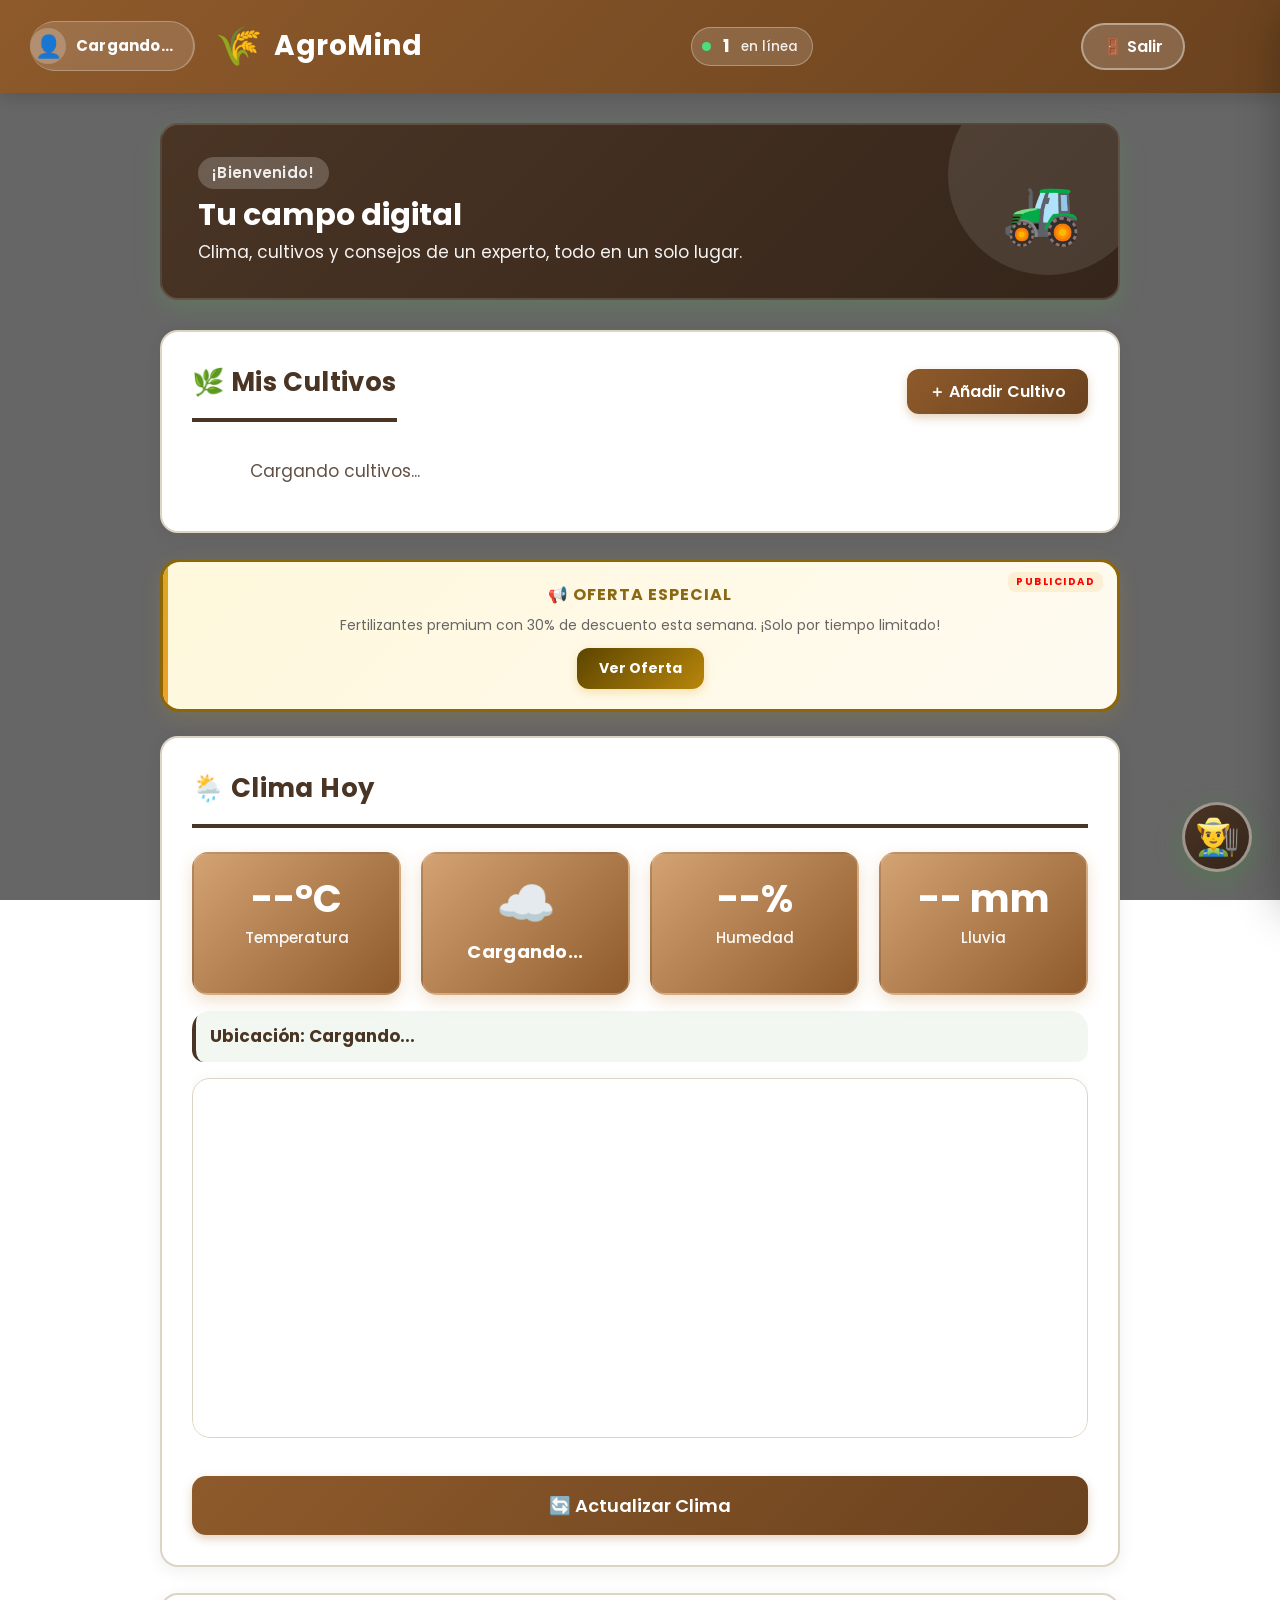
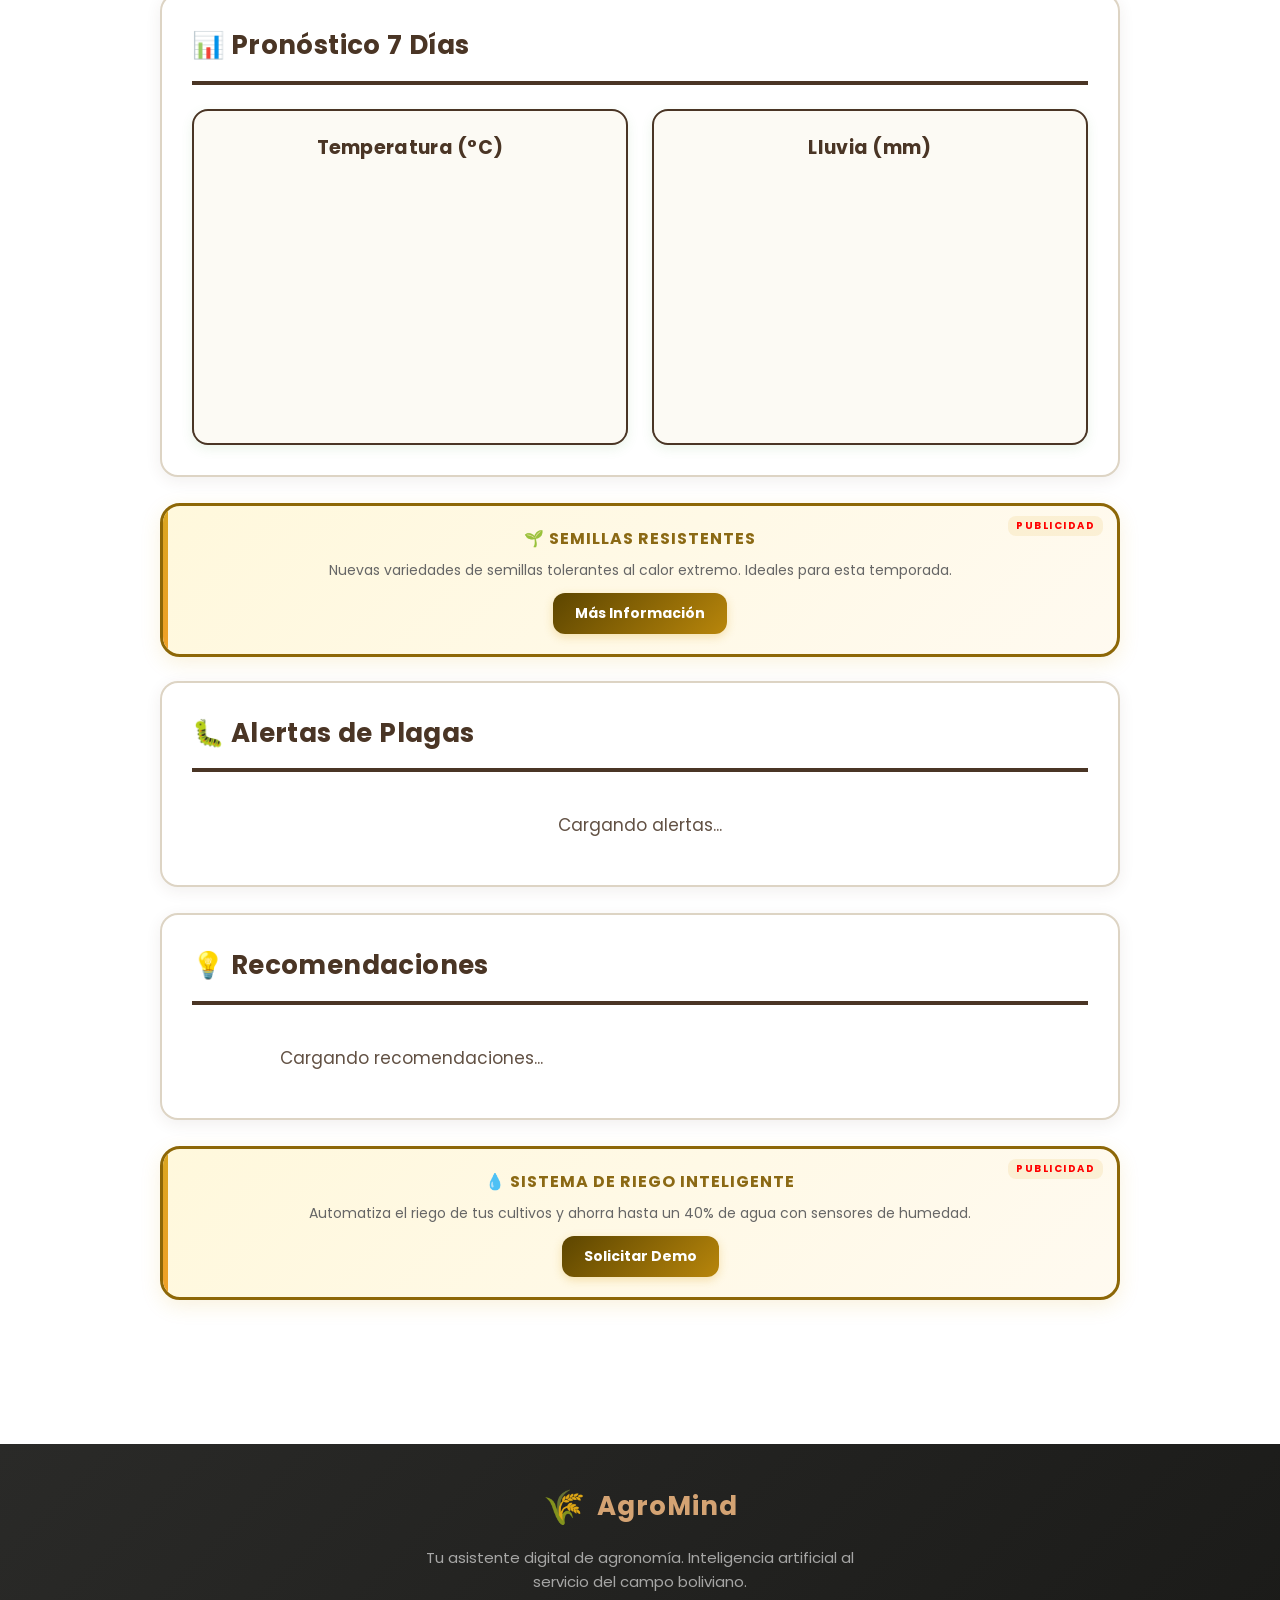
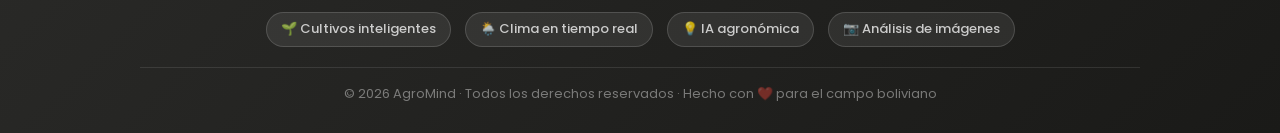
==== index.html @ 783ce712 "Rename agromind-elderly.html to index.html" ====
<!DOCTYPE html>
<html lang="es">
<head>
  <meta charset="UTF-8"/>
  <meta name="viewport" content="width=device-width, initial-scale=1.0"/>
  <title>AgroMind - Agronomía para Mayores</title>
  <link rel="preconnect" href="https://fonts.googleapis.com"/>
  <link rel="preconnect" href="https://fonts.gstatic.com" crossorigin/>
  <link href="https://fonts.googleapis.com/css2?family=Poppins:wght@400;500;600;700&display=swap" rel="stylesheet"/>
  <link href="https://fonts.googleapis.com/css2?family=Noto+Color+Emoji&display=swap" rel="stylesheet"/>
  <link rel="stylesheet" href="style-elderly.css"/>
  <link rel="stylesheet" href="https://unpkg.com/leaflet@1.9.4/dist/leaflet.css" crossorigin=""/>
  <script src="https://cdn.jsdelivr.net/npm/@supabase/supabase-js@2"></script>
  <script src="https://cdn.jsdelivr.net/npm/chart.js@4.4.0/dist/chart.umd.min.js"></script>
  <script src="https://unpkg.com/leaflet@1.9.4/dist/leaflet.js" crossorigin=""></script>
</head>
<body>

<!-- ═══════ NAVBAR ═══════ -->
<nav class="navbar" id="mainNav">
  <div class="nav-content">
    <!-- Izquierda: badge usuario primero, luego logo -->
    <div class="nav-left">
      <!-- Nombre visible en escritorio, oculto en móvil -->
      <div class="nav-user-badge nav-user-desktop" id="userBadge">
        <span class="user-badge-avatar">👤</span>
        <span class="user-badge-name" id="userName">Cargando...</span>
      </div>
      <div class="nav-logo">
        <span class="logo-icon">🌾</span>
        <span class="logo-text">AgroMind</span>
      </div>
    </div>
    <!-- Centro/Derecha: contador en línea -->
    <div class="online-counter" id="onlineCounter" title="Productores conectados ahora">
      <span class="online-dot"></span>
      <span id="onlineCount">1</span>
      <span class="online-label"> en línea</span>
    </div>
    <!-- Derecha: botón salir (solo escritorio) -->
    <div class="nav-user-desktop">
      <button type="button" class="btn-logout" onclick="logoutUser()">🚪 Salir</button>
    </div>
  </div>
</nav>

<!-- ═══════ BOTÓN HAMBURGUESA ═══════ -->
<button type="button" id="menuToggle" class="menu-toggle" aria-label="Abrir menú" onclick="toggleSideMenu()">
  <span></span><span></span><span></span>
</button>

<!-- ═══════ MENÚ LATERAL ═══════ -->
<nav id="sideMenu" class="side-menu" role="navigation" aria-label="Menú de navegación">
  <button type="button" class="menu-close" onclick="closeSideMenu()" aria-label="Cerrar menú">✕</button>

  <!-- Bloque usuario — SOLO visible en móvil -->
  <div class="side-menu-user" id="sideMenuUserBlock">
    <span class="side-menu-avatar">👤</span>
    <span class="side-menu-name" id="sideMenuUserName">Cargando...</span>
  </div>

  <div class="menu-title">Secciones</div>
  <a href="#miscultivos"     class="menu-item" onclick="scrollToSection('miscultivos');     closeSideMenu();">🌿 Mis Cultivos</a>

  <a href="#clima"          class="menu-item" onclick="scrollToSection('clima');          closeSideMenu();">🌦️ Clima</a>

  <a href="#pronostico"     class="menu-item" onclick="scrollToSection('pronostico');     closeSideMenu();">📊 Pronóstico</a>

  <a href="#alertas"        class="menu-item" onclick="scrollToSection('alertas');        closeSideMenu();">🐛 Alertas de Plagas</a>

  <a href="#recomendaciones"class="menu-item" onclick="scrollToSection('recomendaciones');closeSideMenu();">💡 Recomendaciones</a>

  <!-- Botón cerrar sesión — SOLO visible en móvil -->
  <div class="side-menu-footer" id="sideMenuFooter">
    <div class="side-menu-online">
      <span class="online-dot"></span>
      <span id="onlineCountMobile">1</span> productores en línea
    </div>
    <button type="button" class="side-menu-logout" onclick="logoutUser()">🚪 Cerrar Sesión</button>
  </div>
</nav>

<div id="menuOverlay" class="menu-overlay" onclick="closeSideMenu()"></div>

<!-- ═══════ BANNER FLOTANTE IA ═══════ -->
<div id="aiRecommendationBanner" class="ai-recommendation-banner" role="alert" aria-live="polite">
  <div class="recommendation-content">
    <span class="recommendation-icon">💬</span>
    <div class="recommendation-text">
      <div class="recommendation-title">Sugerencia de IA</div>
      <div id="recommendationMessage" class="recommendation-message">Cargando recomendación...</div>
    </div>
    <button type="button" class="recommendation-close" onclick="closeAiRecommendation()" aria-label="Cerrar">✕</button>
  </div>
</div>

<!-- ═══════ CONTENIDO PRINCIPAL ═══════ -->
<main class="main-container" id="mainContent">

  <!-- BANNER BIENVENIDA con nombre personalizado -->
  <section class="hero-banner">
    <div class="hero-text">
      <p class="hero-welcome" id="heroWelcome">¡Bienvenido!</p>
      <h1 class="hero-title">Tu campo digital</h1>
      <p class="hero-sub">Clima, cultivos y consejos de un experto, todo en un solo lugar.</p>
    </div>
    <div class="hero-emoji">🚜</div>
  </section>

  <!-- MIS CULTIVOS -->
  <section id="miscultivos" class="section crops-section" aria-label="Mis cultivos">
    <div class="section-header-row">
      <h2 class="section-title">🌿 Mis Cultivos</h2>
      <button type="button" class="btn-primary btn-add-crop" onclick="showAddCropForm()">＋ Añadir Cultivo</button>
    </div>
    <div class="crops-container" id="cropsContainer">
      <p class="loading-text">Cargando cultivos...</p>
    </div>
  </section>

  <!-- ANUNCIO 1 — visible en desktop, oculto en mobile -->
  <div class="ad-container" id="ad1">
    <div class="ad-label">Publicidad</div>
    <div class="ad-title">📢 Oferta Especial</div>
    <div class="ad-content">Fertilizantes premium con 30% de descuento esta semana. ¡Solo por tiempo limitado!</div>
    <button class="ad-button">Ver Oferta</button>
  </div>

  <!-- 1: CLIMA -->
  <section id="clima" class="section weather-section" aria-label="Clima actual">
    <h2 class="section-title">🌦️ Clima Hoy</h2>
    <div class="weather-grid">
      <div class="weather-box">
        <div class="temp-display" id="tempDisplay">--°C</div>
        <div class="temp-label">Temperatura</div>
      </div>
      <div class="weather-box">
        <div class="weather-icon" id="weatherIcon">☁️</div>
        <div class="weather-desc" id="weatherDesc">Cargando...</div>
      </div>
      <div class="weather-box">
        <div class="temp-display" id="humidityDisplay">--%</div>
        <div class="temp-label">Humedad</div>
      </div>
      <div class="weather-box">
        <div class="temp-display" id="rainDisplay">-- mm</div>
        <div class="temp-label">Lluvia</div>
      </div>
    </div>
    <div class="weather-map">
      <div class="location-info" id="locationInfo">Ubicación: Cargando...</div>
      <div id="map" aria-label="Mapa de la ubicación del clima actual"></div>
    </div>
    <button type="button" class="btn-primary btn-large" onclick="refreshWeather()">🔄 Actualizar Clima</button>
  </section>



  <!-- 3: PRONÓSTICO -->
  <section id="pronostico" class="section charts-section" aria-label="Pronóstico semanal">
    <h2 class="section-title">📊 Pronóstico 7 Días</h2>
    <div class="charts-grid">
      <div class="chart-box">
        <h3>Temperatura (°C)</h3>
        <div class="canvas-wrapper"><canvas id="chartTemp" role="img"></canvas></div>
      </div>
      <div class="chart-box">
        <h3>Lluvia (mm)</h3>
        <div class="canvas-wrapper"><canvas id="chartRain" role="img"></canvas></div>
      </div>
    </div>
  </section>

  <!-- ANUNCIO 2 — visible en desktop, oculto en mobile -->
  <div class="ad-container" id="ad2">
    <div class="ad-label">Publicidad</div>
    <div class="ad-title">🌱 Semillas Resistentes</div>
    <div class="ad-content">Nuevas variedades de semillas tolerantes al calor extremo. Ideales para esta temporada.</div>
    <button class="ad-button">Más Información</button>
  </div>

  <!-- 4: ALERTAS DE PLAGAS -->
  <section id="alertas" class="section alerts-section" aria-label="Alertas de plagas">
    <h2 class="section-title">🐛 Alertas de Plagas</h2>
    <div class="alerts-container" id="alertsContainer">
      <p class="loading-text">Cargando alertas...</p>
    </div>
  </section>

  <!-- 5: RECOMENDACIONES -->
  <section id="recomendaciones" class="section recommendations-section" aria-label="Recomendaciones">
    <h2 class="section-title">💡 Recomendaciones</h2>
    <div class="recommendations-container" id="recommendationsContainer">
      <p class="loading-text">Cargando recomendaciones...</p>
    </div>
  </section>

  <!-- ANUNCIO 3 — visible en desktop, oculto en mobile -->
  <div class="ad-container" id="ad3">
    <div class="ad-label">Publicidad</div>
    <div class="ad-title">💧 Sistema de Riego Inteligente</div>
    <div class="ad-content">Automatiza el riego de tus cultivos y ahorra hasta un 40% de agua con sensores de humedad.</div>
    <button class="ad-button">Solicitar Demo</button>
  </div>

</main>

<!-- ═══════ ANUNCIOS MOBILE — Solo visibles en celular, al final ═══════ -->
<section class="ads-mobile-section" aria-label="Publicidad">
  <div class="ads-mobile-header">
    <span class="ads-mobile-icon">💼</span>
    <span>Promociones para tu campo</span>
  </div>
  <div class="ads-mobile-grid">
    <div class="ad-mobile-card">
      <div class="ad-mobile-badge">Oferta</div>
      <div class="ad-mobile-emoji">📢</div>
      <div class="ad-mobile-title">Fertilizantes Premium</div>
      <div class="ad-mobile-desc">30% de descuento en toda la línea de fertilizantes orgánicos esta semana</div>
      <button class="ad-mobile-btn">Ver Oferta</button>
    </div>
    <div class="ad-mobile-card">
      <div class="ad-mobile-badge">Nuevo</div>
      <div class="ad-mobile-emoji">🌱</div>
      <div class="ad-mobile-title">Semillas Resistentes</div>
      <div class="ad-mobile-desc">Variedades de semillas tolerantes al calor extremo para esta temporada</div>
      <button class="ad-mobile-btn">Más Info</button>
    </div>
    <div class="ad-mobile-card">
      <div class="ad-mobile-badge">Tecnología</div>
      <div class="ad-mobile-emoji">💧</div>
      <div class="ad-mobile-title">Riego Inteligente</div>
      <div class="ad-mobile-desc">Automatiza el riego y ahorra hasta 40% de agua con sensores de humedad</div>
      <button class="ad-mobile-btn">Solicitar Demo</button>
    </div>
  </div>
</section>

<!-- ═══════ FOOTER ═══════ -->
<footer class="app-footer">
  <div class="footer-content">
    <div class="footer-brand">
      <span class="footer-logo">🌾</span>
      <span class="footer-name">AgroMind</span>
    </div>
    <p class="footer-desc">Tu asistente digital de agronomía. Inteligencia artificial al servicio del campo boliviano.</p>
    <div class="footer-links">
      <span>🌱 Cultivos inteligentes</span>
      <span>🌦️ Clima en tiempo real</span>
      <span>💡 IA agronómica</span>
      <span>📷 Análisis de imágenes</span>
    </div>
    <p class="footer-copy">© 2026 AgroMind · Todos los derechos reservados · Hecho con ❤️ para el campo boliviano</p>
  </div>
</footer>

<!-- ═══════ ASISTENTE IA FLOTANTE ═══════ -->
<div id="assistantBubble" class="assistant-bubble">
  <span class="bubble-emoji">👨‍🌾</span>
  <span>¿Tienes dudas? ¡Pregúntame!</span>
  <button type="button" class="bubble-close" onclick="hideAssistantBubble(event)">✕</button>
</div>

<button type="button" id="assistantFab" class="assistant-fab" onclick="toggleAssistant()" aria-label="Abrir asistente agronómico">
  <span class="fab-emoji">👨‍🌾</span>
  <span class="fab-ring"></span>
</button>

<div id="assistantOverlay" class="assistant-overlay" onclick="toggleAssistant()"></div>
<div id="assistantPanel" class="assistant-panel" role="dialog" aria-modal="true" aria-label="Asistente agronómico">
  <div class="assistant-header">
    <div class="assistant-header-title">
      <span class="assistant-avatar">👨‍🌾</span>
      <div>
        <div class="assistant-name">Asistente Agrónomo</div>
        <div class="assistant-status">● En línea · Experto en agricultura</div>
      </div>
    </div>
    <button type="button" class="assistant-close" onclick="toggleAssistant()" aria-label="Cerrar">✕</button>
  </div>

  <div class="messages-box" id="messagesBox" role="log" aria-live="polite">
    <div class="msg-bot">¡Hola! Soy tu asistente agrónomo. Pregúntame sobre tus cultivos, plagas, riego, o envíame una foto de tu planta para que la analice. 🌱📷</div>
  </div>

  <!-- Chips de preguntas rápidas — scroll horizontal con flechas -->
  <div class="assistant-quick-wrapper">
    <button type="button" class="quick-nav-btn quick-nav-left" id="quickNavLeft" onclick="scrollQuickChips(-1)" aria-label="Anterior">&#8249;</button>
    <div class="assistant-quick" id="assistantQuick">
      <button type="button" class="quick-chip" onclick="quickAsk('¿Qué debo hacer hoy con mis cultivos según el clima?')">☀️ Consejo del día</button>
      <button type="button" class="quick-chip" onclick="quickAsk('¿Cómo controlo las plagas en esta temporada?')">🐛 Plagas</button>
      <button type="button" class="quick-chip" onclick="quickAsk('¿Cuándo y cómo debo regar mis cultivos?')">💧 Riego</button>
      <button type="button" class="quick-chip" onclick="quickAsk('¿Qué fertilizante debo usar para mis cultivos?')">🌿 Fertilizantes</button>
      <button type="button" class="quick-chip" onclick="quickAsk('¿Cuándo es el mejor momento para cosechar?')">🌾 Cosecha</button>
      <button type="button" class="quick-chip" onclick="quickAsk('¿Cómo preparo el suelo para la próxima siembra?')">🪱 Preparar suelo</button>
      <button type="button" class="quick-chip" onclick="quickAsk('¿Hay enfermedades fúngicas que deba prevenir con esta humedad?')">🍄 Hongos</button>
      <button type="button" class="quick-chip" onclick="quickAsk('¿Qué semillas son mejores para esta época del año?')">🌱 Semillas</button>
      <button type="button" class="quick-chip" onclick="quickAsk('¿Cómo protejo mis cultivos del calor extremo?')">🌡️ Calor extremo</button>
    </div>
    <button type="button" class="quick-nav-btn quick-nav-right" id="quickNavRight" onclick="scrollQuickChips(1)" aria-label="Siguiente">&#8250;</button>
  </div>

  <!-- Previsualización imagen adjunta -->
  <div id="imagePreviewArea" class="image-preview-area" style="display:none;">
    <img id="imagePreview" src="" alt="Imagen adjunta" class="image-preview-thumb"/>
    <span id="imagePreviewName" class="image-preview-name"></span>
    <button type="button" class="image-preview-remove" onclick="removeAttachedImage()" aria-label="Quitar imagen">✕</button>
  </div>

  <div class="input-area">
    <!-- Input oculto: en móvil abre cámara, en escritorio el explorador de archivos -->
    <input type="file" id="imageInput" accept="image/*" capture="environment" style="display:none" onchange="handleImageSelected(event)"/>
    <button type="button" class="btn-camera" onclick="document.getElementById('imageInput').click()" title="Adjuntar foto o imagen">📷</button>
    <input type="text" id="chatInput" placeholder="Escribe tu pregunta..." class="input-text"
      autocomplete="off" onkeydown="if(event.key==='Enter') sendChatMessage()" maxlength="500"/>
    <button type="button" class="btn-send" onclick="sendChatMessage()" aria-label="Enviar">➤</button>
  </div>
</div>

<!-- ═══════ MODAL: AGREGAR / EDITAR CULTIVO ═══════ -->
<div id="modalAddCrop" class="modal" role="dialog" aria-modal="true" aria-labelledby="modalCropTitle"
     onclick="if(event.target===this) closeModal('modalAddCrop')">
  <div class="modal-content modal-crop-content">
    <h2 id="modalCropTitle">🌱 Agregar Nuevo Cultivo</h2>
    <input type="hidden" id="cropEditId" value=""/>
    <div id="cropForm">

      <label for="cropType">Tipo de cultivo:</label>
      <select id="cropType" class="input-field">
        <option value="">— Seleccionar cultivo —</option>
        <optgroup label="🌾 Granos y Cereales">
          <option value="soya">🌱 Soya</option>
          <option value="maiz">🌽 Maíz</option>
          <option value="arroz">🍚 Arroz</option>
          <option value="trigo">🌾 Trigo</option>
          <option value="quinua">⭐ Quinua</option>
          <option value="cañahua">🌾 Cañahua</option>
          <option value="amaranto">🌸 Amaranto</option>
          <option value="cebada">🌾 Cebada</option>
          <option value="sorgo">🌾 Sorgo</option>
        </optgroup>
        <optgroup label="🌿 Legumbres y Semillas">
          <option value="frijol">🫘 Frijol</option>
          <option value="mani">🥜 Maní</option>
          <option value="garbanzo">🫘 Garbanzo</option>
          <option value="arveja">🟢 Arveja</option>
          <option value="haba">🫘 Haba</option>
          <option value="girasol">🌻 Girasol</option>
          <option value="algodón">🌨️ Algodón</option>
        </optgroup>
        <optgroup label="🥔 Tubérculos y Raíces">
          <option value="papa">🥔 Papa</option>
          <option value="yuca">🟡 Yuca</option>
          <option value="camote">🍠 Camote</option>
          <option value="oca">🟠 Oca</option>
          <option value="remolacha">🟣 Remolacha</option>
          <option value="zanahoria">🥕 Zanahoria</option>
        </optgroup>
        <optgroup label="🍅 Hortalizas">
          <option value="tomate">🍅 Tomate</option>
          <option value="cebolla">🧅 Cebolla</option>
          <option value="ajo">🧄 Ajo</option>
          <option value="pepino">🥒 Pepino</option>
          <option value="zapallo">🎃 Zapallo</option>
          <option value="lechuga">🥬 Lechuga</option>
          <option value="espinaca">🥬 Espinaca</option>
          <option value="locoto">🌶️ Locoto / Pimiento</option>
          <option value="repollo">🥦 Repollo</option>
          <option value="brocoli">🥦 Brócoli</option>
        </optgroup>
        <optgroup label="🍌 Frutas y Tropicales">
          <option value="platano">🍌 Plátano / Banana</option>
          <option value="mango">🥭 Mango</option>
          <option value="naranja">🍊 Naranja</option>
          <option value="limon">🍋 Limón</option>
          <option value="palta">🥑 Palta / Aguacate</option>
          <option value="cacao">🍫 Cacao</option>
          <option value="cafe">☕ Café</option>
          <option value="piña">🍍 Piña</option>
          <option value="maracuya">🟡 Maracuyá</option>
          <option value="caña">🎋 Caña de Azúcar</option>
        </optgroup>
      </select>

      <label for="cropArea">Área en hectáreas:</label>
      <input type="number" id="cropArea" class="input-field" placeholder="Ej: 5.5" step="0.1" min="0.1" max="99999"/>

      <label for="cropDate">Fecha de siembra:</label>
      <input type="date" id="cropDate" class="input-field"/>

      <label for="cropVariety">Variedad / Nombre comercial: <span class="label-optional">(opcional)</span></label>
      <input type="text" id="cropVariety" class="input-field" placeholder="Ej: Papa Waych'a, Maíz DK-7088..."/>

      <label for="cropDetails">Detalles de la planta: <span class="label-optional">(opcional)</span></label>
      <textarea id="cropDetails" class="input-field input-textarea"
        placeholder="Ej: Profundidad de siembra 8 cm, distancia entre plantas 30 cm, suelo arcilloso, aplicación de NPK 15-15-15 al inicio..."></textarea>

      <p id="cropFormError" class="form-error"></p>

      <div class="modal-buttons">
        <button type="button" class="btn-primary btn-large" onclick="saveCrop()">💾 Guardar Cultivo</button>
        <button type="button" class="btn-secondary btn-large" onclick="closeModal('modalAddCrop')">Cancelar</button>
      </div>
    </div>
  </div>
</div>

<script src="supabase.js"></script>
<script src="elderly.js"></script>
</body>
</html>
---- style-elderly.css ----
/* ═══════════════════════════════════════════════════════
   AGROMIND · ESTILO ACCESIBLE PARA PERSONAS MAYORES
   Rediseño completo + asistente IA flotante
   ═══════════════════════════════════════════════════════ */

* { margin: 0; padding: 0; box-sizing: border-box; }
html {
  scroll-behavior: smooth;
  scroll-padding-top: 100px; /* Offset para que las anclas no queden tapadas por el navbar pegajoso */
}

:root {
/* ☕ COLORES PRINCIPALES (Estilo Café Moderno / Caramelo) */
  --primary: #8E5A2B;         /* Café caramelo tostado (Para botones y enlaces principales) */
  --primary-dark: #6A421E;    /* Café espresso oscuro (Para el efecto hover de los botones) */
  --secondary: #4A3525;       /* Café profundo elegante (Para barras de navegación y títulos fuertes) */
  --secondary-dark: #35251A;  /* Café grano oscuro */
  --accent: #D4A373;          /* Café con leche claro / Arena (Para detalles y decoraciones) */

  /* 🌿 ESTADOS FUNCIONALES (Adaptados para combinar con la paleta café) */
  --success: #3B6B4C;         /* Verde oliva/hoja natural (Significa éxito y cultivos sanos) */
  --warning: #D97706;         /* Naranja tostado / Ámbar (Para alertas moderadas) */
  --danger: #991B1B;          /* Rojo terracota / Ladrillo oscuro (Para alertas críticas o peligro) */

  /* 🍦 FONDOS Y SUPERFICIES (Tonos crema suaves que descansan la vista) */
  --bg: #F4EFE6;              /* Fondo general beige claro */
  --bg-grad-1: #F9F6F0;       /* Degradado superior (crema suave) */
  --bg-grad-2: #EAE2D5;       /* Degradado inferior (arena suave) */
  --card-bg: #FFFFFF;         /* Fondo de tarjetas (Blanco puro para un contraste perfecto) */

  /* 📖 TIPOGRAFÍA (Evitamos el negro puro para dar más calidez) */
  --text-dark: #261A12;       /* Café espresso casi negro (Máxima legibilidad para adultos mayores) */
  --text-light: #615043;      /* Café medio (Para textos secundarios o descripciones cortas) */
  --border: #DDD4C4;          /* Líneas divisorias en tono arena sutil */

  /* ☁️ EFECTOS Y BORDES */
  --shadow: 0 4px 16px rgba(74, 53, 37, 0.08);     /* Sombra suave con tinte marrón */
  --shadow-lg: 0 10px 30px rgba(74, 53, 37, 0.14); /* Sombra grande con tinte marrón */
  --radius: 18px;
}

body {
  font-family: 'Poppins', sans-serif;
  background: linear-gradient(160deg, var(--bg-grad-1) 0%, var(--bg-grad-2) 100%);
  background-attachment: fixed;
  color: var(--text-dark);
  font-size: 18px;
  line-height: 1.6;
  min-height: 100vh;
  /* 1. LA MAGIA: Capa oscura + Tu imagen */
    /* Cambia 'nombre-de-tu-imagen.jpg' por el nombre real de tu archivo */
    background-image: linear-gradient(rgba(0, 0, 0, 0.6), rgba(0, 0, 0, 0.6)), url('imagen/FONDO.JPG');
    
    /* 2. Ajustes para que se vea perfecta en toda la pantalla */
    background-size: cover;          /* Hace que la imagen cubra toda la pantalla sin dejar huecos */
    background-position: center;     /* Centra la imagen */
    background-attachment: fixed;    /* Hace que el fondo se quede quieto cuando el usuario baja por la página */
    background-repeat: no-repeat;    /* Evita que la imagen se repita como un mosaico */

    /* (Mantén aquí cualquier otro estilo que ya tuvieras en tu body, como color de texto o tipo de letra) */
    font-family: 'Poppins', sans-serif;
    color: #ffffff;
}

/* ═══════════════════════════════════════════════════════
   NAVEGACIÓN
   ═══════════════════════════════════════════════════════ */

.navbar {
  background: linear-gradient(135deg, var(--primary) 0%, var(--primary-dark) 100%);
  padding: 16px 95px 16px 30px; /* Espacio a la derecha para no chocar con el botón hamburguesa */
  box-shadow: 0 4px 16px rgba(0, 0, 0, 0.15);
  position: sticky;
  top: 0;
  z-index: 100;
}

/* Menú hamburguesa */
.menu-toggle {
  position: fixed;
  top: 18px;
  right: 18px;
  width: 46px;
  height: 40px;
  background: transparent;
  border: none;
  display: flex;
  flex-direction: column;
  justify-content: space-between;
  padding: 6px;
  z-index: 1100;
  cursor: pointer;
  transition: opacity 0.2s;
}
.menu-toggle span {
  display: block;
  height: 4px;
  background: white;
  border-radius: 4px;
}
/* Ocultar las 3 líneas cuando el menú está abierto para no tapar la X */
.side-menu.open ~ #menuToggle,
body.menu-open #menuToggle {
  opacity: 0;
  pointer-events: none;
}

.side-menu {
  position: fixed;
  top: 0;
  right: 0;
  width: 280px;
  height: 100vh;
  background: var(--card-bg);
  box-shadow: 0 12px 40px rgba(0,0,0,0.25);
  padding: 22px;
  z-index: 1099;
  transform: translateX(100%);
}
.side-menu.open { transform: translateX(0); }
.side-menu .menu-close {
  position: absolute;
  top: 16px;
  right: 16px;
  background: rgba(90,70,40,0.08);
  border: none;
  font-size: 20px;
  cursor: pointer;
  width: 36px;
  height: 36px;
  border-radius: 50%;
  display: flex;
  align-items: center;
  justify-content: center;
  color: var(--text-dark);
  transition: background 0.18s;
  float: none;
}
.side-menu .menu-close:hover { background: rgba(224,90,74,0.15); color: var(--danger); }
.side-menu .menu-title { font-size: 20px; font-weight: 700; color: var(--text-dark); margin: 52px 0 18px; }
.side-menu .menu-item { display: block; padding: 12px 10px; color: var(--text-dark); text-decoration: none; border-radius: 10px; margin-bottom: 6px; }
.side-menu .menu-item:hover { background: rgba(91,168,81,0.06); color: var(--secondary-dark); }

.menu-overlay {
  position: fixed; inset: 0; background: rgba(20,20,20,0.35); z-index: 1098; display: none;
}
.menu-overlay.open { display: block; }

.ai-recommendation-banner {
  position: fixed;
  top: 80px;
  left: 50%;
  transform: translateX(-50%);
  background: #fffefc;
  border: 2px solid rgba(91,168,81,0.12);
  box-shadow: 0 8px 28px rgba(0,0,0,0.12);
  border-radius: 12px;
  padding: 12px 16px;
  z-index: 1200;
  display: none;
  min-width: 340px;
}
.ai-recommendation-banner .recommendation-content { display: flex; align-items: center; gap: 12px; }
.recommendation-title { font-weight: 700; color: var(--secondary); }
.recommendation-message { color: var(--text-dark); font-size: 15px; }
.recommendation-close { margin-left: auto; background: transparent; border: none; cursor: pointer; font-size: 18px; }

.nav-content {
  width: 100%;
  display: flex;
  justify-content: space-between;
  align-items: center;
  gap: 16px;
}

/* Grupo izquierdo: logo + badge usuario */
.nav-left {
  display: flex;
  align-items: center;
  gap: 20px;
}

.nav-logo {
  display: flex;
  align-items: center;
  gap: 12px;
  font-size: 28px;
  font-weight: 700;
  color: white;
}

.logo-icon { font-size: 38px; }
.logo-text { letter-spacing: 0.5px; }

/* Separador visual entre badge y logo */
.nav-left .nav-user-badge {
  border-right: 2px solid rgba(255,255,255,0.25);
  padding-right: 20px;
  border-left: none;
  padding-left: 0;
}

/* Badge del usuario */
.nav-user-badge {
  display: flex;
  align-items: center;
  gap: 10px;
  background: rgba(255,255,255,0.14);
  border: 1.5px solid rgba(255,255,255,0.28);
  border-radius: 40px;
  padding: 6px 16px 6px 8px;
  backdrop-filter: blur(4px);
}
.user-badge-avatar {
  font-size: 22px;
  background: rgba(255,255,255,0.22);
  border-radius: 50%;
  width: 36px;
  height: 36px;
  display: flex;
  align-items: center;
  justify-content: center;
  flex-shrink: 0;
}
.user-badge-info {
  display: flex;
  flex-direction: column;
  line-height: 1.2;
}
.user-badge-name {
  font-size: 15px;
  font-weight: 700;
  color: white;
  letter-spacing: 0.2px;
}
.user-badge-status {
  font-size: 11px;
  color: #a8ffae;
  font-weight: 500;
  letter-spacing: 0.3px;
}

/* Legado — mantener por si algo lo referencia */
.nav-user {
  display: flex;
  align-items: center;
  gap: 20px;
}
.user-name {
  font-size: 17px;
  color: white;
  font-weight: 600;
}


/* ═══════════════════════════════════════════════════════
   BOTONES
   ═══════════════════════════════════════════════════════ */

.btn-primary {
  background: linear-gradient(135deg, var(--primary) 0%, var(--primary-dark) 100%);
  color: white;
  border: none;
  padding: 13px 26px;
  font-size: 17px;
  font-weight: 600;
  font-family: 'Poppins', sans-serif;
  border-radius: 14px;
  cursor: pointer;
  box-shadow: 0 4px 10px rgba(168, 110, 44, 0.3);
}

.btn-primary:hover {
  filter: brightness(1.12);
  box-shadow: 0 6px 16px rgba(168, 110, 44, 0.4);
}
.btn-primary:active {
  filter: brightness(0.98);
}

.btn-secondary {
  background: linear-gradient(135deg, var(--secondary) 0%, var(--secondary-dark) 100%);
  color: white;
  border: none;
  padding: 13px 26px;
  font-size: 17px;
  font-weight: 600;
  font-family: 'Poppins', sans-serif;
  border-radius: 14px;
  cursor: pointer;
  box-shadow: 0 4px 10px rgba(70, 138, 61, 0.3);
}
.btn-secondary:hover { 
  filter: brightness(1.12);
  box-shadow: 0 6px 16px rgba(70, 138, 61, 0.4);
}

.btn-large {
  padding: 16px 32px;
  font-size: 18px;
  width: 100%;
  margin-top: 20px;
  border: none;
  cursor: pointer;
  font-weight: 600;
}

.btn-large:hover {
  filter: brightness(1.12);
}

.btn-small {
  padding: 11px 18px;
  font-size: 15px;
  width: auto;
  margin-top: 14px;
  border: none;
  cursor: pointer;
  font-weight: 600;
}

.btn-logout {
  background: rgba(255, 255, 255, 0.18);
  color: white;
  border: 2px solid rgba(255, 255, 255, 0.4);
  padding: 9px 20px;
  font-size: 16px;
  font-weight: 600;
  font-family: 'Poppins', sans-serif;
  border-radius: 30px;
  cursor: pointer;
}
.btn-logout:hover { background: var(--danger); border-color: var(--danger); }

/* ═══════════════════════════════════════════════════════
   CONTENEDOR PRINCIPAL
   ═══════════════════════════════════════════════════════ */

.main-container {
  max-width: 1000px;
  margin: 0 auto;
  padding: 30px 20px 80px;
}

/* ═══ BANNER DE BIENVENIDA ═══ */
.hero-banner {
  background: linear-gradient(135deg, var(--secondary) 0%, var(--secondary-dark) 100%);
  border-radius: var(--radius);
  padding: 32px 36px;
  margin-bottom: 30px;
  display: flex;
  align-items: center;
  justify-content: space-between;
  color: white;
  box-shadow: 0 8px 24px rgba(91, 168, 81, 0.25);
  position: relative;
  overflow: hidden;
  border: 2px solid rgba(255, 255, 255, 0.15);
}
.hero-banner:hover {
  box-shadow: 0 10px 28px rgba(91, 168, 81, 0.35);
  border-color: rgba(255, 255, 255, 0.25);
}
.hero-banner::before {
  content: '';
  position: absolute;
  top: -50px; right: -30px;
  width: 200px; height: 200px;
  background: rgba(255, 255, 255, 0.1);
  border-radius: 50%;
}
.hero-title { font-size: 30px; font-weight: 700; margin-bottom: 6px; line-height: 1.2; }
.hero-sub { font-size: 17px; opacity: 0.95; font-weight: 400; }
.hero-emoji { font-size: 64px; position: relative; z-index: 1; }

/* ═══════════════════════════════════════════════════════
   SECCIONES
   ═══════════════════════════════════════════════════════ */

.section {
  background-color: var(--card-bg);
  border-radius: var(--radius);
  padding: 30px;
  margin-bottom: 26px;
  box-shadow: var(--shadow);
  border: 2px solid var(--border);
}
.section:hover { 
  box-shadow: var(--shadow-lg);
  border-color: var(--secondary);
}

.section-title {
  font-size: 26px;
  font-weight: 700;
  color: var(--secondary);
  margin-bottom: 24px;
  padding-bottom: 14px;
  border-bottom: 4px solid var(--secondary);
  display: flex;
  align-items: center;
  gap: 12px;
  letter-spacing: 0.4px;
}

.loading-text { color: var(--text-light); font-size: 17px; text-align: center; padding: 16px; }

/* ═══════════════════════════════════════════════════════
   CLIMA
   ═══════════════════════════════════════════════════════ */

.weather-grid {
  display: grid;
  grid-template-columns: repeat(auto-fit, minmax(200px, 1fr));
  gap: 20px;
  margin-bottom: 16px;
}

.weather-box {
  background: linear-gradient(135deg, var(--accent) 0%, var(--primary) 100%);
  border-radius: 16px;
  padding: 26px 20px;
  text-align: center;
  color: white;
  box-shadow: 0 6px 16px rgba(200, 134, 60, 0.25);
  border: 2px solid rgba(255, 255, 255, 0.12);
}
.weather-box:hover { 
  box-shadow: 0 10px 24px rgba(200, 134, 60, 0.5);
  border-color: rgba(255, 255, 255, 0.22);
}

.temp-display { font-size: 38px; font-weight: 700; line-height: 1; }
.temp-label { font-size: 15px; margin-top: 8px; opacity: 0.95; font-weight: 500; }
.weather-icon { font-size: 48px; line-height: 1; }
.weather-desc { font-size: 18px; margin-top: 10px; font-weight: 700; letter-spacing: 0.3px; }

  .weather-map {
    margin-bottom: 18px;
    position: relative;
    overflow: hidden;
    border-radius: 18px;
  }

  #map {
    height: 360px;
    width: 100%;
    border-radius: 18px;
    border: 1px solid var(--border);
    box-shadow: var(--shadow);
    position: relative;
    z-index: 1;
  }

  /* Estilos para controles de Leaflet */
  .leaflet-container {
    font-family: 'Poppins', sans-serif;
  }

  .leaflet-control {
    border-radius: 12px;
    background: white;
    box-shadow: 0 2px 8px rgba(0, 0, 0, 0.15);
  }

  .leaflet-control-zoom-in,
  .leaflet-control-zoom-out {
    background: linear-gradient(135deg, var(--secondary) 0%, var(--secondary-dark) 100%) !important;
    color: white !important;
    font-weight: 700;
    width: 36px;
    height: 36px;
    line-height: 36px;
    border-radius: 50%;
  }

  .leaflet-control-zoom-in:hover,
  .leaflet-control-zoom-out:hover {
    background: linear-gradient(135deg, var(--secondary-dark) 0%, var(--secondary) 100%) !important;
  }

  .leaflet-popup-content-wrapper {
    border-radius: 12px;
    background: var(--card-bg);
    box-shadow: 0 4px 12px rgba(0, 0, 0, 0.2);
  }

  .leaflet-popup-content {
    margin: 0;
    font-size: 14px;
    color: var(--text-dark);
  }

  .location-info {
    font-size: 17px;
    color: var(--secondary);
    margin-bottom: 16px;
    font-weight: 700;
    padding: 12px 14px;
    background: rgba(91, 168, 81, 0.08);
    border-radius: 12px;
    border-left: 4px solid var(--secondary);
  }

/* ═══════════════════════════════════════════════════════
   CULTIVOS
   ═══════════════════════════════════════════════ */
.crops-container {
  display: grid;
  grid-template-columns: repeat(auto-fill, minmax(260px, 1fr));
  gap: 20px;
}

.crop-card {
  background: linear-gradient(135deg, #FFFFFF 0%, #F8F4EA 100%);
  border: 3px solid var(--secondary);
  border-radius: 16px;
  padding: 20px;
  position: relative;
  overflow: hidden;
  box-shadow: 0 4px 12px rgba(91, 168, 81, 0.15);
}
.crop-card::before {
  content: '';
  position: absolute;
  top: 0;
  left: 0;
  width: 6px;
  height: 100%;
  background: var(--secondary);
}
.crop-card:hover {
  border-color: var(--secondary-dark);
  box-shadow: 0 6px 18px rgba(91, 168, 81, 0.25);
  background: linear-gradient(135deg, #FFFFFF 0%, #EFFFF8 100%);
}

.crop-header { display: flex; align-items: center; gap: 14px; margin-bottom: 14px; padding-left: 0; }
.crop-emoji { font-size: 42px; }
.crop-name { font-size: 20px; font-weight: 700; color: var(--text-dark); }
.crop-detail { font-size: 16px; color: var(--text-light); margin-bottom: 10px; padding: 8px 0; border-bottom: 1px solid rgba(91, 168, 81, 0.1); }
.crop-detail:last-of-type { border-bottom: none; }

.empty-state { text-align: center; padding: 40px 20px; color: var(--text-light); grid-column: 1 / -1; background: linear-gradient(135deg, #F8F4EA 0%, #F3EFE4 100%); border-radius: 16px; border: 2px dashed var(--border); }
.empty-state p { margin-top: 12px; font-size: 18px; line-height: 1.6; }
.empty-state span { display: block; margin-bottom: 16px; }

/* ═══════════════════════════════════════════════════════
   GRÁFICAS
   ═══════════════════════════════════════════════════════ */

.charts-grid {
  display: grid;
  grid-template-columns: repeat(auto-fit, minmax(300px, 1fr));
  gap: 24px;
}

.chart-box {
  background: #FCFAF4;
  border: 2px solid var(--secondary);
  border-radius: 16px;
  padding: 22px;
  box-shadow: 0 4px 12px rgba(91, 168, 81, 0.12);
}
.chart-box h3 { font-size: 19px; font-weight: 700; margin-bottom: 18px; color: var(--secondary); text-align: center; letter-spacing: 0.3px; }

/* canvas necesita contenedor con altura definida */
.canvas-wrapper { position: relative; height: 240px; width: 100%; }

/* ═══════════════════════════════════════════════════════
   ALERTAS DE PLAGAS
   ═══════════════════════════════════════════════════════ */

.alerts-container { display: flex; flex-direction: column; gap: 16px; }

.alert-card {
  border-radius: 14px;
  padding: 18px 20px;
  border-left: 8px solid var(--warning);
  background: #FDF6E9;
  box-shadow: 0 3px 10px rgba(232, 147, 42, 0.1);
}
.alert-card:hover {
  box-shadow: 0 5px 16px rgba(232, 147, 42, 0.2);
  background: #FFFAF5;
}
.alert-card.alert-alto { border-left-color: var(--danger); background: #FBEBE8; border-top: 2px solid var(--danger); }
.alert-card.alert-moderado { border-left-color: var(--warning); background: #FDF3E3; border-top: 2px solid var(--warning); }
.alert-card.alert-bajo { border-left-color: var(--secondary); background: #EEF7EB; border-top: 2px solid var(--secondary); }
.alert-card.alert-ok { border-left-color: var(--success); background: #EAF7EF; border-top: 2px solid var(--success); font-size: 18px; font-weight: 600; color: var(--success); }

.alert-title { font-size: 20px; font-weight: 700; color: var(--text-dark); margin-bottom: 10px; }
.alert-crop, .alert-risk { font-size: 15px; color: var(--text-light); margin-bottom: 6px; font-weight: 500; }
.alert-desc { font-size: 16px; color: var(--text-dark); margin: 10px 0; line-height: 1.5; }
.alert-action { font-size: 15px; color: white; font-weight: 600; background: var(--secondary); padding: 10px 14px; border-radius: 12px; margin-top: 8px; }

/* ═══════════════════════════════════════════════════════
   RECOMENDACIONES
   ═══════════════════════════════════════════════════════ */

.recommendations-container {
  display: grid;
  grid-template-columns: repeat(auto-fill, minmax(300px, 1fr));
  gap: 18px;
}

.rec-card {
  border-radius: 14px;
  padding: 20px 22px;
  background: linear-gradient(135deg, #F8F4EA 0%, #FFFFFF 100%);
  border: 3px solid var(--secondary);
  border-left: 8px solid var(--secondary);
  box-shadow: 0 4px 12px rgba(91, 168, 81, 0.12);
}
.rec-card:hover { 
  box-shadow: 0 6px 18px rgba(91, 168, 81, 0.22);
  background: linear-gradient(135deg, #F0FFF0 0%, #FFFFFF 100%);
  border-color: var(--secondary-dark);
}
.rec-card.rec-alto { border-left-color: var(--danger); }
.rec-card.rec-normal { border-left-color: var(--secondary); }
.rec-title { font-size: 18px; font-weight: 700; color: var(--text-dark); margin-bottom: 10px; }
.rec-crop { font-size: 14px; color: var(--secondary-dark); font-weight: 600; margin-bottom: 8px; background: rgba(91, 168, 81, 0.1); padding: 4px 10px; border-radius: 12px; display: inline-block; }
.rec-desc { font-size: 15px; color: var(--text-light); line-height: 1.5; }

/* ═══════════════════════════════════════════════════════
   ASISTENTE IA FLOTANTE
   ═══════════════════════════════════════════════════════ */

/* Botón flotante */
.assistant-fab {
  position: fixed;
  bottom: 28px; right: 28px;
  width: 70px; height: 70px;
  border-radius: 50%;
  background: linear-gradient(145deg, var(--secondary) 0%, var(--secondary-dark) 100%);
  border: 3px solid rgba(255, 255, 255, 0.5);
  box-shadow: 0 8px 26px rgba(70, 138, 61, 0.45);
  cursor: pointer;
  z-index: 1500; /* Elevado para estar siempre encima de anuncios y cualquier sección */
  display: flex; align-items: center; justify-content: center;
}
.assistant-fab:hover { box-shadow: 0 10px 32px rgba(70, 138, 61, 0.6); filter: brightness(1.1); }
.assistant-fab:active { filter: brightness(0.95); }
.fab-emoji { font-size: 36px; line-height: 1; }
.fab-ring {
  position: absolute; inset: -3px;
  border-radius: 50%;
  border: 3px solid var(--secondary);
  display: none;
}
.assistant-fab.open .fab-emoji { display: none; }
.assistant-fab.open .fab-ring { display: none; }
.assistant-fab.open::after { content: '✕'; font-size: 30px; color: white; font-weight: 300; }

/* Burbuja recordatorio */
.assistant-bubble {
  position: fixed;
  bottom: 42px; right: 112px;
  background: white;
  border: 2px solid var(--secondary);
  border-radius: 18px 18px 4px 18px;
  padding: 14px 18px;
  display: flex; align-items: center; gap: 10px;
  font-size: 16px; font-weight: 600; color: var(--text-dark);
  box-shadow: var(--shadow-lg);
  z-index: 999;
  opacity: 0;
  pointer-events: none;
  white-space: nowrap;
}
.assistant-bubble.show { opacity: 1; pointer-events: auto; }
.bubble-emoji { font-size: 24px; }
.bubble-close {
  background: transparent; border: none; color: var(--text-light);
  cursor: pointer; font-size: 16px; padding: 0 0 0 4px; line-height: 1;
}
.bubble-close:hover { color: var(--danger); }

/* Overlay */
.assistant-overlay {
  position: fixed; inset: 0;
  background: rgba(40, 30, 15, 0.45);
  z-index: 1001;
  opacity: 0; pointer-events: none;
  transition: opacity 0.3s;
}
.assistant-overlay.open { opacity: 1; pointer-events: auto; }

/* Panel del chat (media pantalla) */
.assistant-panel {
  position: fixed;
  bottom: 28px; right: 28px;
  width: min(45vw, 460px);
  height: min(78vh, 680px);
  background: var(--card-bg);
  border-radius: 22px;
  box-shadow: 0 24px 60px rgba(0, 0, 0, 0.35);
  z-index: 1002;
  display: flex; flex-direction: column;
  overflow: hidden;
  opacity: 0;
  pointer-events: none;
}
.assistant-panel.open { opacity: 1; pointer-events: auto; }

.assistant-header {
  display: flex; align-items: center; justify-content: space-between;
  padding: 18px 20px;
  background: linear-gradient(135deg, var(--secondary) 0%, var(--secondary-dark) 100%);
  color: white;
}
.assistant-header-title { display: flex; align-items: center; gap: 12px; }
.assistant-avatar {
  font-size: 28px; width: 46px; height: 46px;
  background: rgba(255,255,255,0.2); border-radius: 50%;
  display: flex; align-items: center; justify-content: center;
}
.assistant-name { font-size: 18px; font-weight: 700; }
.assistant-status { font-size: 13px; opacity: 0.92; }
.assistant-close {
  background: rgba(255,255,255,0.2); border: none;
  width: 34px; height: 34px; border-radius: 50%;
  color: white; font-size: 16px; cursor: pointer;
  display: flex; align-items: center; justify-content: center;
}
.assistant-close:hover { background: rgba(255,255,255,0.35); }

/* Mensajes */
.messages-box {
  flex: 1;
  overflow-y: auto;
  padding: 20px;
  display: flex; flex-direction: column; gap: 12px;
  background: #FAF7F0;
}
.msg-bot, .msg-user {
  padding: 12px 16px;
  border-radius: 16px;
  font-size: 16px;
  line-height: 1.5;
  max-width: 85%;
  word-wrap: break-word;
}
.msg-bot {
  background: white;
  border: 1px solid var(--border);
  color: var(--text-dark);
  border-bottom-left-radius: 4px;
  align-self: flex-start;
}
.msg-user {
  background: linear-gradient(135deg, var(--secondary) 0%, var(--secondary-dark) 100%);
  color: white;
  border-bottom-right-radius: 4px;
  align-self: flex-end;
}
.msg-typing { font-style: italic; color: var(--text-light); }

/* Botones rápidos */
.assistant-quick {
  display: flex; gap: 8px; flex-wrap: wrap;
  padding: 12px 16px 0;
  background: var(--card-bg);
}

.quick-chip {
  background: #F0EBE0;
  border: 2px solid var(--border);
  border-radius: 30px;
  padding: 8px 16px;
  font-size: 14px;
  font-family: 'Poppins', sans-serif;
  color: var(--text-dark);
  cursor: pointer;
  font-weight: 500;
}
.quick-chip:hover { background: var(--secondary); color: white; border-color: var(--secondary); }

/* Área de entrada */
.input-area {
  display: flex;
  gap: 10px;
  padding: 14px 16px;
  background: var(--card-bg);
  border-top: 1px solid var(--border);
}
.input-text {
  flex: 1;
  border: 2px solid var(--border);
  border-radius: 30px;
  padding: 12px 18px;
  font-size: 16px;
  font-family: 'Poppins', sans-serif;
  color: var(--text-dark);
  outline: none;
}
.input-text:focus { border-color: var(--secondary); background: #FFFEF9; }
.btn-send {
  background: linear-gradient(135deg, var(--secondary) 0%, var(--secondary-dark) 100%);
  color: white;
  border: none;
  width: 50px; height: 50px;
  border-radius: 50%;
  font-size: 20px;
  cursor: pointer;
  flex-shrink: 0;
  box-shadow: 0 4px 12px rgba(70, 138, 61, 0.3);
}
.btn-send:hover { filter: brightness(1.12); box-shadow: 0 6px 16px rgba(70, 138, 61, 0.4); }

/* ═══════════════════════════════════════════════════════
   MODAL
   ═══════════════════════════════════════════════════════ */

.modal {
  display: none;
  position: fixed; inset: 0;
  background: rgba(40, 30, 15, 0.5);
  z-index: 2000;
  align-items: center; justify-content: center;
  padding: 20px;
}

.modal-content {
  background: var(--card-bg);
  border-radius: var(--radius);
  padding: 32px;
  max-width: 460px;
  width: 100%;
  box-shadow: var(--shadow-lg);
  max-height: 90vh;
  overflow-y: auto;
}
.modal-content h2 { font-size: 24px; font-weight: 700; margin-bottom: 22px; color: var(--text-dark); }
.modal-content label { display: block; font-size: 16px; font-weight: 600; margin: 14px 0 6px; color: var(--text-dark); }

.input-field {
  width: 100%;
  border: 2px solid var(--border);
  border-radius: 12px;
  padding: 12px 14px;
  font-size: 16px;
  font-family: 'Poppins', sans-serif;
  color: var(--text-dark);
  outline: none;
}
.input-field:focus { border-color: var(--primary); background: #FFFEF9; }

.modal-buttons { display: flex; flex-direction: column; gap: 10px; margin-top: 22px; }
.modal-buttons .btn-large { margin-top: 0; }

/* ═══════════════════════════════════════════════════════
   LOGIN / REGISTRO
   ═══════════════════════════════════════════════════════ */

.login-container {
  min-height: 100vh;
  display: flex; align-items: center; justify-content: center;
  padding: 20px;
  background: linear-gradient(135deg, var(--secondary) 0%, var(--secondary-dark) 60%, var(--primary-dark) 100%);
}
.login-box {
  background: var(--card-bg);
  border-radius: 24px;
  padding: 40px 34px;
  max-width: 420px;
  width: 100%;
  box-shadow: 0 20px 60px rgba(0, 0, 0, 0.3);
  text-align: center;
}
.login-box h1 { font-size: 38px; font-weight: 700; color: var(--primary); margin-bottom: 6px; }
.login-box > p { font-size: 17px; color: var(--text-light); margin-bottom: 26px; }
.login-box h3 { font-size: 20px; margin-bottom: 18px; color: var(--text-dark); }
.login-box input {
  width: 100%;
  border: 2px solid var(--border);
  border-radius: 12px;
  padding: 14px 16px;
  font-size: 16px;
  font-family: 'Poppins', sans-serif;
  margin-bottom: 14px;
  outline: none;
  transition: border-color 0.2s;
}
.login-box input:focus { border-color: var(--secondary); }
.login-box button {
  width: 100%;
  background: linear-gradient(135deg, var(--secondary) 0%, var(--secondary-dark) 100%);
  color: white;
  border: none;
  padding: 15px;
  font-size: 18px;
  font-weight: 600;
  font-family: 'Poppins', sans-serif;
  border-radius: 12px;
  cursor: pointer;
  transition: all 0.25s;
}
.login-box button:hover:not(:disabled) { filter: brightness(1.08); transform: translateY(-2px); }
.login-box button:disabled { opacity: 0.6; cursor: not-allowed; }
.login-box a { color: var(--secondary-dark); font-weight: 600; text-decoration: none; }
.login-box a:hover { text-decoration: underline; }

/* ═══════════════════════════════════════════════════════
   RESPONSIVE / MÓVIL
   ═══════════════════════════════════════════════════════ */

@media (max-width: 768px) {
  body { font-size: 17px; }
  .navbar { padding: 14px 75px 14px 18px; } /* Evita colisión con el menú hamburguesa */
  .nav-logo { font-size: 23px; }
  .logo-icon { font-size: 32px; }
  .user-name { font-size: 14px; padding: 6px 12px; }
  .btn-logout { padding: 8px 14px; font-size: 14px; }

  .main-container { padding: 20px 14px 80px; }
  .hero-banner { padding: 22px; }
  .hero-title { font-size: 24px; }
  .hero-sub { font-size: 15px; }
  .hero-emoji { font-size: 48px; }

  .section { padding: 22px 18px; }
  .section-title { font-size: 22px; }

  .weather-grid { grid-template-columns: 1fr 1fr; }
  .charts-grid { grid-template-columns: 1fr; }
  .crops-container { grid-template-columns: 1fr; }
  .recommendations-container { grid-template-columns: 1fr; }
  .crop-card { padding: 18px; margin-bottom: 4px; }
  .crop-emoji { font-size: 36px; }
  .crop-name { font-size: 18px; }
  .alert-card { padding: 16px 18px; margin-bottom: 4px; }
  .rec-card { padding: 18px 20px; margin-bottom: 4px; }
  .weather-box { padding: 22px 16px; margin-bottom: 8px; }

  /* Asistente flotante ocupa casi toda la pantalla en móvil */
  .assistant-fab { bottom: 20px; right: 20px; width: 62px; height: 62px; }
  .fab-emoji { font-size: 30px; }
  .assistant-bubble {
    bottom: 92px; right: 20px; left: auto;
    border-radius: 18px 18px 18px 4px;
    font-size: 14px;
    max-width: calc(100vw - 40px);
    white-space: normal;
  }
  .assistant-panel {
    bottom: 0; right: 0; left: 0;
    width: 100%;
    height: 88vh;
    border-radius: 22px 22px 0 0;
  }

  #map {
    height: 280px;
  }
}

/* ═══════════════════════════════════════════════════════
   MÓVIL: OCULTAR NOMBRE + SALIR EN NAVBAR
   ═══════════════════════════════════════════════════════ */

/* En móvil: ocultar completamente el bloque del navbar */
@media (max-width: 768px) {
  .nav-user-desktop { display: none !important; }
}

/* En escritorio: ocultar los bloques del menú lateral que son solo para móvil */
@media (min-width: 769px) {
  #sideMenuUserBlock,
  #sideMenuFooter { display: none !important; }
}

/* ── Bloque usuario en el menú lateral (móvil) ── */
#sideMenuUserBlock {
  display: flex;
  align-items: center;
  gap: 12px;
  background: linear-gradient(135deg, var(--secondary) 0%, var(--secondary-dark) 100%);
  border-radius: 14px;
  padding: 14px 16px;
  margin-bottom: 18px;
  color: white;
}
.side-menu-avatar { font-size: 28px; }
.side-menu-name   { font-size: 16px; font-weight: 700; color: white; overflow: hidden; text-overflow: ellipsis; white-space: nowrap; }

/* ── Pie del menú con botón cerrar sesión ── */
#sideMenuFooter {
  padding-top: 20px;
  border-top: 2px solid var(--border);
  margin-top: 24px;
}
.side-menu-logout {
  width: 100%;
  background: linear-gradient(135deg, var(--danger) 0%, #c0392b 100%);
  color: white;
  border: none;
  padding: 14px 20px;
  font-size: 17px;
  font-weight: 700;
  font-family: 'Poppins', sans-serif;
  border-radius: 14px;
  cursor: pointer;
}
.side-menu-logout:hover { filter: brightness(1.1); }

/* El menú lateral necesita flex para que el footer empuje hacia abajo */
.side-menu { display: flex; flex-direction: column; }
#sideMenuFooter { margin-top: auto; }

/* ═══════════════════════════════════════════════════════
   HÉROE CON SALUDO PERSONALIZADO
   ═══════════════════════════════════════════════════════ */
.hero-welcome {
  font-size: 15px;
  font-weight: 600;
  opacity: 0.92;
  background: rgba(255,255,255,0.22);
  display: inline-block;
  padding: 4px 14px;
  border-radius: 20px;
  margin-bottom: 8px;
  letter-spacing: 0.3px;
}

/* ═══════════════════════════════════════════════════════
   CHIPS RÁPIDOS — wrapper con flechas de navegación
   ═══════════════════════════════════════════════════════ */
.assistant-quick-wrapper {
  display: flex;
  align-items: center;
  gap: 4px;
  padding: 10px 10px 4px;
  background: var(--card-bg);
  border-top: 1px solid var(--border);
}
.assistant-quick {
  display: flex;
  gap: 8px;
  flex-wrap: nowrap;
  overflow-x: auto;
  padding: 2px 0 6px;
  background: var(--card-bg);
  scrollbar-width: none;
  -ms-overflow-style: none;
  scroll-behavior: smooth;
  flex: 1;
}
.assistant-quick::-webkit-scrollbar { display: none; }
/* Asegurar que los chips no se encojan */
.quick-chip { flex-shrink: 0; }

/* Botones de flecha para navegar chips */
.quick-nav-btn {
  background: var(--secondary);
  color: white;
  border: none;
  border-radius: 50%;
  width: 30px;
  height: 30px;
  font-size: 20px;
  font-weight: 700;
  cursor: pointer;
  flex-shrink: 0;
  display: flex;
  align-items: center;
  justify-content: center;
  line-height: 1;
  box-shadow: 0 2px 8px rgba(70, 138, 61, 0.3);
  transition: all 0.18s;
  padding: 0;
}
.quick-nav-btn:hover {
  background: var(--secondary-dark);
  box-shadow: 0 4px 12px rgba(70, 138, 61, 0.45);
  transform: scale(1.1);
}
.quick-nav-btn:disabled {
  opacity: 0.35;
  cursor: default;
  transform: none;
}

/* ═══════════════════════════════════════════════════════
   BOTÓN CÁMARA
   ═══════════════════════════════════════════════════════ */
.btn-camera {
  background: #F0EBE0;
  border: 2px solid var(--border);
  border-radius: 50%;
  width: 50px;
  height: 50px;
  font-size: 22px;
  cursor: pointer;
  flex-shrink: 0;
  display: flex;
  align-items: center;
  justify-content: center;
  transition: all 0.2s;
  line-height: 1;
}
.btn-camera:hover {
  background: var(--primary);
  border-color: var(--primary);
  transform: scale(1.08);
}

/* ── Previsualización imagen adjunta ── */
.image-preview-area {
  display: flex;
  align-items: center;
  gap: 10px;
  padding: 8px 14px;
  background: rgba(91,168,81,0.08);
  border-top: 1px solid var(--border);
}
.image-preview-thumb {
  width: 54px; height: 54px;
  object-fit: cover;
  border-radius: 10px;
  border: 2px solid var(--secondary);
}
.image-preview-name {
  flex: 1; font-size: 13px; color: var(--text-light);
  overflow: hidden; text-overflow: ellipsis; white-space: nowrap;
}
.image-preview-remove {
  background: var(--danger); color: white; border: none;
  border-radius: 50%; width: 26px; height: 26px;
  font-size: 14px; cursor: pointer; flex-shrink: 0;
  display: flex; align-items: center; justify-content: center;
}

/* ── Imagen en el chat ── */
.msg-image {
  max-width: 200px; border-radius: 12px;
  border: 2px solid var(--border); display: block; margin-top: 6px;
}

/* ═══════════════════════════════════════════════════════
   BANNER IA — ancho responsivo
   ═══════════════════════════════════════════════════════ */
.ai-recommendation-banner {
  max-width: min(90vw, 480px);
  min-width: unset;
  width: calc(100% - 40px);
}

/* ═══════════════════════════════════════════════════════
   FOOTER PROFESIONAL
   ═══════════════════════════════════════════════════════ */
.app-footer {
  background: linear-gradient(135deg, #2A2A28 0%, #1a1a18 100%);
  color: rgba(255,255,255,0.85);
  padding: 36px 20px 28px;
  margin-top: 40px;
}
.footer-content {
  max-width: 1000px; margin: 0 auto; text-align: center;
}
.footer-brand {
  display: flex; align-items: center; justify-content: center;
  gap: 12px; margin-bottom: 12px;
}
.footer-logo { font-size: 34px; }
.footer-name { font-size: 26px; font-weight: 700; color: var(--accent); letter-spacing: 1px; }
.footer-desc {
  font-size: 15px; color: rgba(255,255,255,0.6); margin-bottom: 18px;
  max-width: 480px; margin-left: auto; margin-right: auto; line-height: 1.6;
}
.footer-links {
  display: flex; justify-content: center; gap: 14px; flex-wrap: wrap; margin-bottom: 20px;
}
.footer-links span {
  background: rgba(255,255,255,0.08);
  border: 1px solid rgba(255,255,255,0.15);
  border-radius: 20px; padding: 6px 14px;
  font-size: 13px; font-weight: 500; color: rgba(255,255,255,0.75);
}
.footer-copy {
  font-size: 13px; color: rgba(255,255,255,0.4);
  border-top: 1px solid rgba(255,255,255,0.1);
  padding-top: 16px; margin-top: 4px;
}

/* ═══════════════════════════════════════════════════════
   ANUNCIOS DESKTOP — Incrustados entre secciones
   Visibles en escritorio, ocultos en mobile
   ═══════════════════════════════════════════════════════ */
.ad-container {
  position: relative;
  background: linear-gradient(135deg, #FFFDF4 0%, #FFF8E1 100%);
  border: 2px dashed #DAA520;
  border-radius: 20px;
  padding: 22px 24px;
  margin: 8px 0 24px;
  display: flex;
  align-items: center;
  gap: 20px;
  box-shadow: 0 4px 16px rgba(218, 165, 32, 0.10);
  overflow: hidden;
}

/* Franja decorativa izquierda */
.ad-container::before {
  content: '';
  position: absolute;
  left: 0; top: 0; bottom: 0;
  width: 5px;
  background: linear-gradient(180deg, #DAA520, #F0A028);
  border-radius: 20px 0 0 20px;
}

.ad-label {
  position: absolute;
  top: 10px; right: 14px;
  font-size: 10px;
  font-weight: 700;
  color: #ff0000;
  text-transform: uppercase;
  letter-spacing: 1.5px;
  background: rgba(218,165,32,0.12);
  padding: 2px 8px;
  border-radius: 8px;
}

.ad-title {
  font-size: 17px;
  font-weight: 700;
  color: #5A4010;
  flex-shrink: 0;
  min-width: 180px;
}

.ad-content {
  font-size: 14px;
  color: #7A6030;
  line-height: 1.5;
  flex: 1;
}

.ad-button {
  background: linear-gradient(135deg, #5c4500 0%, #B8860B 100%);
  color: white;
  border: none;
  padding: 10px 22px;
  border-radius: 12px;
  font-weight: 700;
  cursor: pointer;
  font-size: 14px;
  font-family: 'Poppins', sans-serif;
  white-space: nowrap;
  flex-shrink: 0;
  transition: all 0.2s;
  box-shadow: 0 3px 10px rgba(218, 165, 32, 0.3);
}
.ad-button:hover {
  filter: brightness(1.1);
  transform: translateY(-2px);
  box-shadow: 0 5px 14px rgba(218, 165, 32, 0.4);
}

/* ═══════════════════════════════════════════════════════
   ANUNCIOS MOBILE — Solo al final, solo en celular
   Ocultos en desktop, visibles en mobile
   ═══════════════════════════════════════════════════════ */
.ads-mobile-section {
  display: none; /* OCULTO en desktop por defecto */
  background: linear-gradient(180deg, #F8F4E8 0%, #F0EBD8 100%);
  padding: 24px 16px 100px; /* padding-bottom grande para no tapar el FAB */
  border-top: 3px solid #DAA520;
}

.ads-mobile-header {
  display: flex;
  align-items: center;
  gap: 10px;
  font-size: 17px;
  font-weight: 700;
  color: #5A4010;
  margin-bottom: 18px;
  padding-bottom: 14px;
  border-bottom: 1px solid rgba(218,165,32,0.3);
}

.ads-mobile-icon { font-size: 22px; }

.ads-mobile-grid {
  display: flex;
  flex-direction: column;
  gap: 14px;
}

.ad-mobile-card {
  background: white;
  border-radius: 18px;
  padding: 18px;
  display: grid;
  grid-template-columns: auto 1fr auto;
  grid-template-rows: auto auto auto;
  gap: 4px 14px;
  align-items: start;
  box-shadow: 0 4px 16px rgba(90, 70, 40, 0.08);
  border: 1.5px solid rgba(218,165,32,0.2);
  position: relative;
}

.ad-mobile-badge {
  position: absolute;
  top: 12px; right: 14px;
  background: linear-gradient(135deg, #DAA520, #B8860B);
  color: white;
  font-size: 10px;
  font-weight: 700;
  padding: 3px 10px;
  border-radius: 20px;
  text-transform: uppercase;
  letter-spacing: 0.8px;
}

.ad-mobile-emoji {
  font-size: 36px;
  grid-row: 1 / 3;
  grid-column: 1;
  line-height: 1;
  align-self: center;
}

.ad-mobile-title {
  font-size: 16px;
  font-weight: 700;
  color: #3A2A08;
  grid-column: 2;
  grid-row: 1;
  padding-right: 50px; /* espacio para el badge */
}

.ad-mobile-desc {
  font-size: 13px;
  color: #7A6030;
  line-height: 1.4;
  grid-column: 2;
  grid-row: 2;
}

.ad-mobile-btn {
  grid-column: 1 / 3;
  grid-row: 3;
  margin-top: 12px;
  background: linear-gradient(135deg, #DAA520 0%, #B8860B 100%);
  color: white;
  border: none;
  padding: 12px;
  border-radius: 12px;
  font-weight: 700;
  font-family: 'Poppins', sans-serif;
  font-size: 14px;
  cursor: pointer;
  width: 100%;
  transition: all 0.2s;
}
.ad-mobile-btn:hover { filter: brightness(1.1); }

/* ── Media Query: MOBILE ≤ 768px ── */
@media (max-width: 768px) {
  /* Ocultar anuncios incrustados de desktop */
  .ad-container {
    display: none !important;
  }

  /* Mostrar sección de anuncios mobile al final */
  .ads-mobile-section {
    display: block;
  }

  /* Asegurar que el main tenga espacio para el FAB */
  .main-container {
    padding-bottom: 100px;
  }
}
/* ═══════════════════════════════════════════════════════
   ANUNCIOS — Sistema responsivo desktop/mobile
   ═══════════════════════════════════════════════════════ */

/* Contenedor de anuncios incrustados (DESKTOP) */
.ad-container {
  background: linear-gradient(135deg, #FFF8DC 0%, #FFFAF0 100%);
  border: 3px solid #8d6707;
  border-radius: 20px;
  padding: 20px;
  margin: 24px 0;
  text-align: center;
  box-shadow: 0 6px 20px rgba(218, 165, 32, 0.15);
  display: block; /* Visible por defecto en desktop */
}

.ad-title {
  font-size: 16px;
  font-weight: 700;
  color: #8B6914;
  margin-bottom: 8px;
  text-transform: uppercase;
  letter-spacing: 1px;
}

.ad-content {
  font-size: 14px;
  color: #666;
  line-height: 1.5;
  margin-bottom: 12px;
}

/* ═══════════════════════════════════════════════════════
   MIS CULTIVOS — SECCIÓN Y TARJETAS MEJORADAS
   ═══════════════════════════════════════════════════════ */

.crops-section {
  background: var(--card-bg, #fff);
}

.section-header-row {
  display: flex;
  align-items: center;
  justify-content: space-between;
  flex-wrap: wrap;
  gap: 12px;
  margin-bottom: 20px;
}

.section-header-row .section-title {
  margin-bottom: 0;
}

.btn-add-crop {
  font-size: 1rem;
  padding: 10px 22px;
  border-radius: 12px;
  white-space: nowrap;
}

.crops-container {
  display: grid;
  grid-template-columns: repeat(auto-fill, minmax(260px, 1fr));
  gap: 18px;
}

.crop-card {
  background: linear-gradient(135deg, #f0fdf4 0%, #ffffff 100%);
  border: 2px solid #bbf7d0;
  border-radius: 18px;
  padding: 20px 18px 16px;
  display: flex;
  flex-direction: column;
  gap: 8px;
  transition: box-shadow 0.2s, transform 0.2s;
  box-shadow: 0 2px 8px rgba(0,0,0,0.06);
}

.crop-card:hover {
  box-shadow: 0 6px 20px rgba(34,197,94,0.18);
  transform: translateY(-2px);
}

.crop-header {
  display: flex;
  align-items: center;
  gap: 10px;
  margin-bottom: 4px;
}

.crop-emoji {
  font-size: 2.2rem;
  line-height: 1;
}

.crop-name {
  font-size: 1.25rem;
  font-weight: 700;
  color: #15803d;
}

.crop-detail {
  font-size: 1rem;
  color: #374151;
  display: flex;
  align-items: center;
  gap: 4px;
}

.crop-harvest {
  background: #fef9c3;
  border-radius: 8px;
  padding: 5px 10px;
  font-size: 0.95rem;
  color: #854d0e;
  font-weight: 500;
  display: flex;
  align-items: center;
  gap: 6px;
  flex-wrap: wrap;
}

.crop-harvest.ready {
  background: #dcfce7;
  color: #166534;
}

.days-badge {
  background: #fbbf24;
  color: #1c1917;
  border-radius: 20px;
  padding: 2px 8px;
  font-size: 0.82rem;
  font-weight: 700;
}

.crop-notes {
  background: #f3f4f6;
  border-left: 3px solid #86efac;
  border-radius: 0 8px 8px 0;
  padding: 8px 12px;
  font-size: 0.92rem;
  color: #4b5563;
  line-height: 1.4;
  margin-top: 2px;
  word-break: break-word;
}

.crop-actions {
  display: flex;
  gap: 10px;
  margin-top: 8px;
  flex-wrap: wrap;
}

.btn-edit {
  background: #2563eb;
  color: #fff;
  border: none;
  border-radius: 10px;
  padding: 8px 16px;
  font-size: 0.95rem;
  font-weight: 600;
  cursor: pointer;
  transition: background 0.2s;
  flex: 1;
}

.btn-edit:hover {
  background: #1d4ed8;
}

/* ═══════════════════════════════════════════════════════
   MODAL CULTIVO MEJORADO
   ═══════════════════════════════════════════════════════ */

.modal-crop-content {
  max-width: 520px;
  width: 95%;
  max-height: 92vh;
  overflow-y: auto;
  padding: 28px 24px 24px;
  border-radius: 20px;
}

.modal-crop-content h2 {
  font-size: 1.4rem;
  color: #15803d;
  margin-bottom: 18px;
}

.modal-crop-content label {
  display: block;
  font-size: 1rem;
  font-weight: 600;
  color: #374151;
  margin: 14px 0 5px;
}

.label-optional {
  font-weight: 400;
  color: #9ca3af;
  font-size: 0.88rem;
}

.input-textarea {
  resize: vertical;
  min-height: 90px;
  line-height: 1.5;
}

.form-error {
  color: #dc2626;
  font-size: 0.95rem;
  margin: 6px 0 4px;
  display: none;
}

.modal-crop-content .modal-buttons {
  margin-top: 20px;
  display: flex;
  gap: 12px;
  flex-wrap: wrap;
}

.modal-crop-content .modal-buttons button {
  flex: 1;
  min-width: 130px;
}

/* ── Scroll del modal en móvil ── */
@media (max-width: 600px) {
  .crops-container {
    grid-template-columns: 1fr;
  }
  .modal-crop-content {
    padding: 20px 16px;
  }
  .crop-actions {
    flex-direction: column;
  }
  .btn-edit, .crop-actions .btn-secondary {
    width: 100%;
  }
}

/* ═══════════════════════════════════════════════════════
   CONTADOR PRODUCTORES EN LÍNEA
   ═══════════════════════════════════════════════════════ */

.online-counter {
  display: flex;
  align-items: center;
  gap: 6px;
  background: rgba(255,255,255,0.15);
  border: 1.5px solid rgba(255,255,255,0.30);
  border-radius: 20px;
  padding: 5px 14px 5px 10px;
  font-size: 0.95rem;
  font-weight: 700;
  color: #fff;
  cursor: default;
  user-select: none;
  transition: background 0.3s;
}

.online-counter:hover {
  background: rgba(255,255,255,0.25);
}

.online-dot {
  width: 9px;
  height: 9px;
  border-radius: 50%;
  background: #4ade80;
  box-shadow: 0 0 0 0 rgba(74, 222, 128, 0.7);
  animation: pulse-dot 2s ease-in-out infinite;
  flex-shrink: 0;
}

@keyframes pulse-dot {
  0%   { box-shadow: 0 0 0 0 rgba(74,222,128,0.7); }
  60%  { box-shadow: 0 0 0 7px rgba(74,222,128,0); }
  100% { box-shadow: 0 0 0 0 rgba(74,222,128,0); }
}

#onlineCount {
  font-size: 1.05rem;
  font-weight: 800;
  min-width: 18px;
  text-align: center;
  transition: transform 0.2s;
}

.online-label {
  font-size: 0.85rem;
  font-weight: 500;
  opacity: 0.9;
}

/* Pulso cuando el número cambia */
@keyframes counter-pop {
  0%   { transform: scale(1); }
  40%  { transform: scale(1.35); }
  100% { transform: scale(1); }
}

.counter-pulse #onlineCount {
  animation: counter-pop 0.35s ease-out;
}

/* ── Menú lateral móvil ── */
.side-menu-online {
  display: flex;
  align-items: center;
  gap: 8px;
  font-size: 1rem;
  font-weight: 600;
  color: #15803d;
  padding: 10px 0 6px;
}

.side-menu-online .online-dot {
  background: #16a34a;
  box-shadow: 0 0 0 0 rgba(22,163,74,0.7);
}

/* En móvil ocultar label "en línea" del navbar (ya está en menú lateral) */
@media (max-width: 600px) {
  .online-label { display: none; }
  .online-counter { padding: 5px 10px; }
}
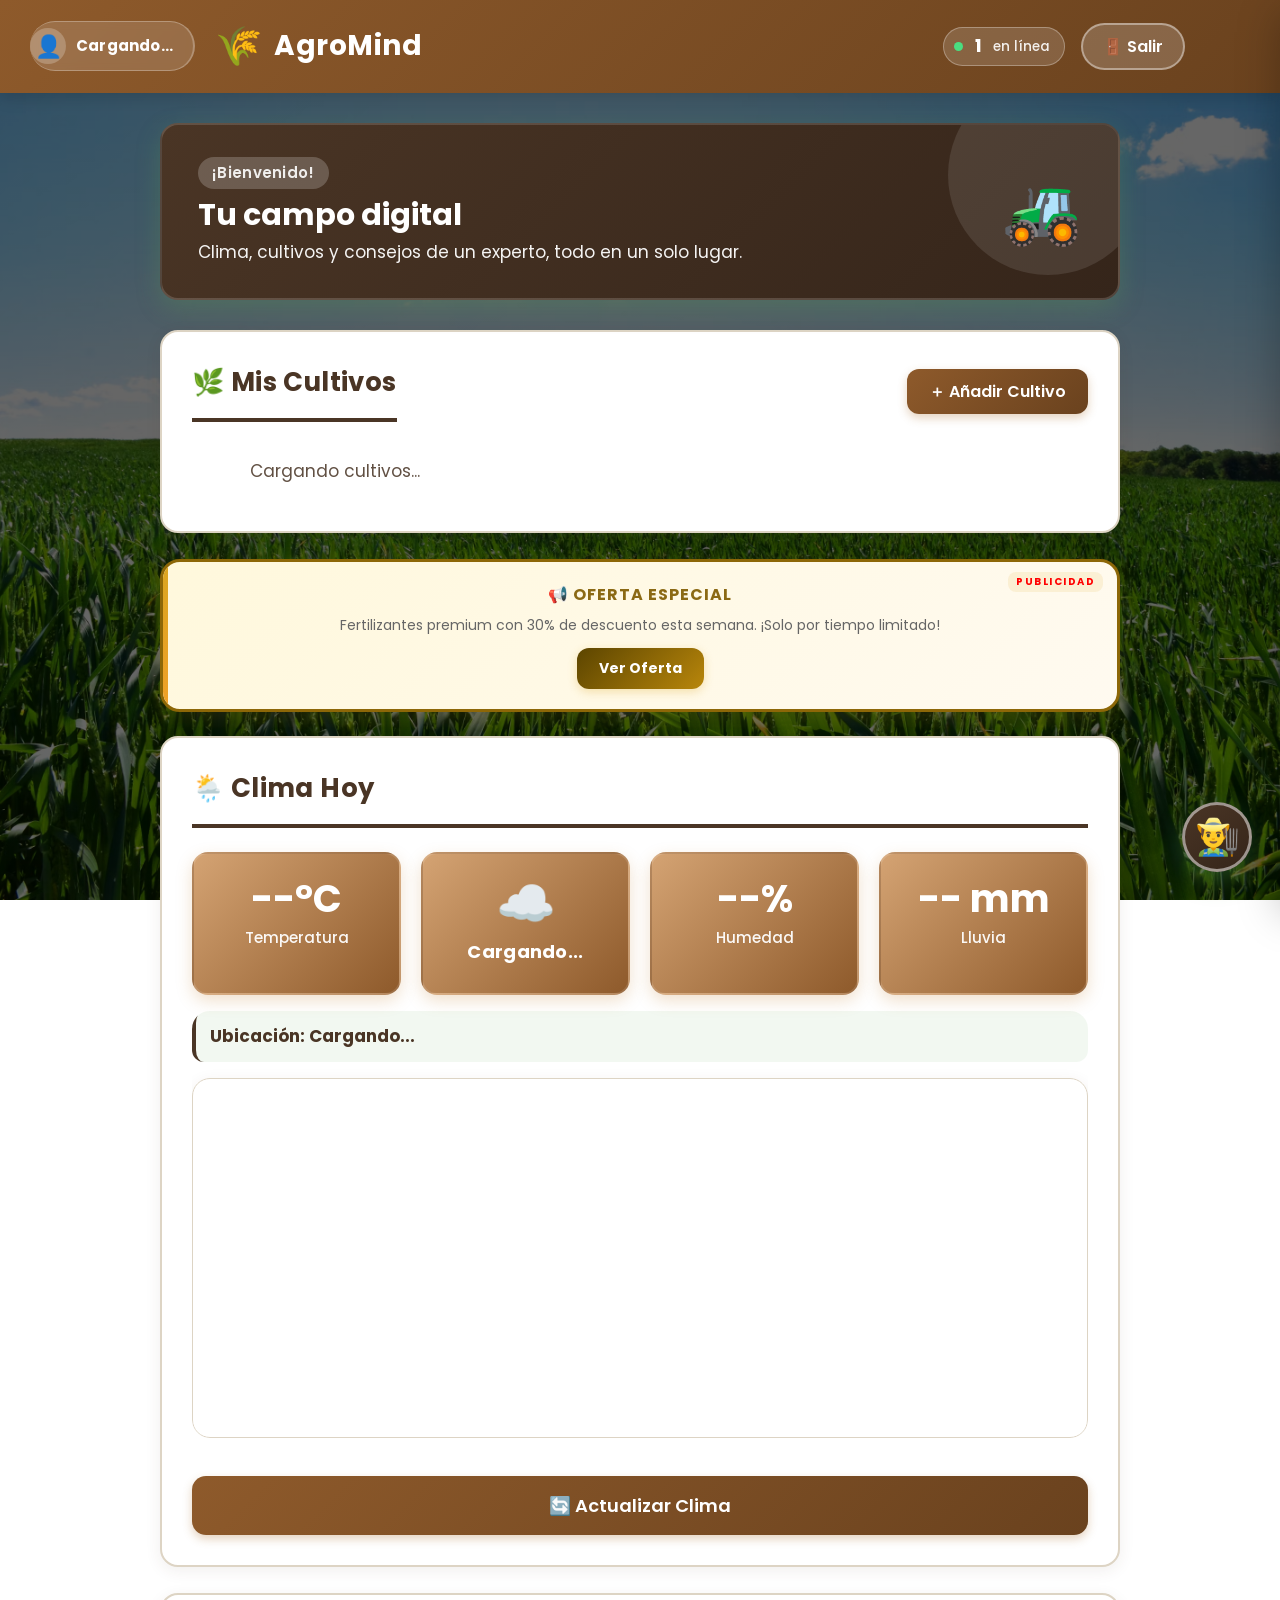
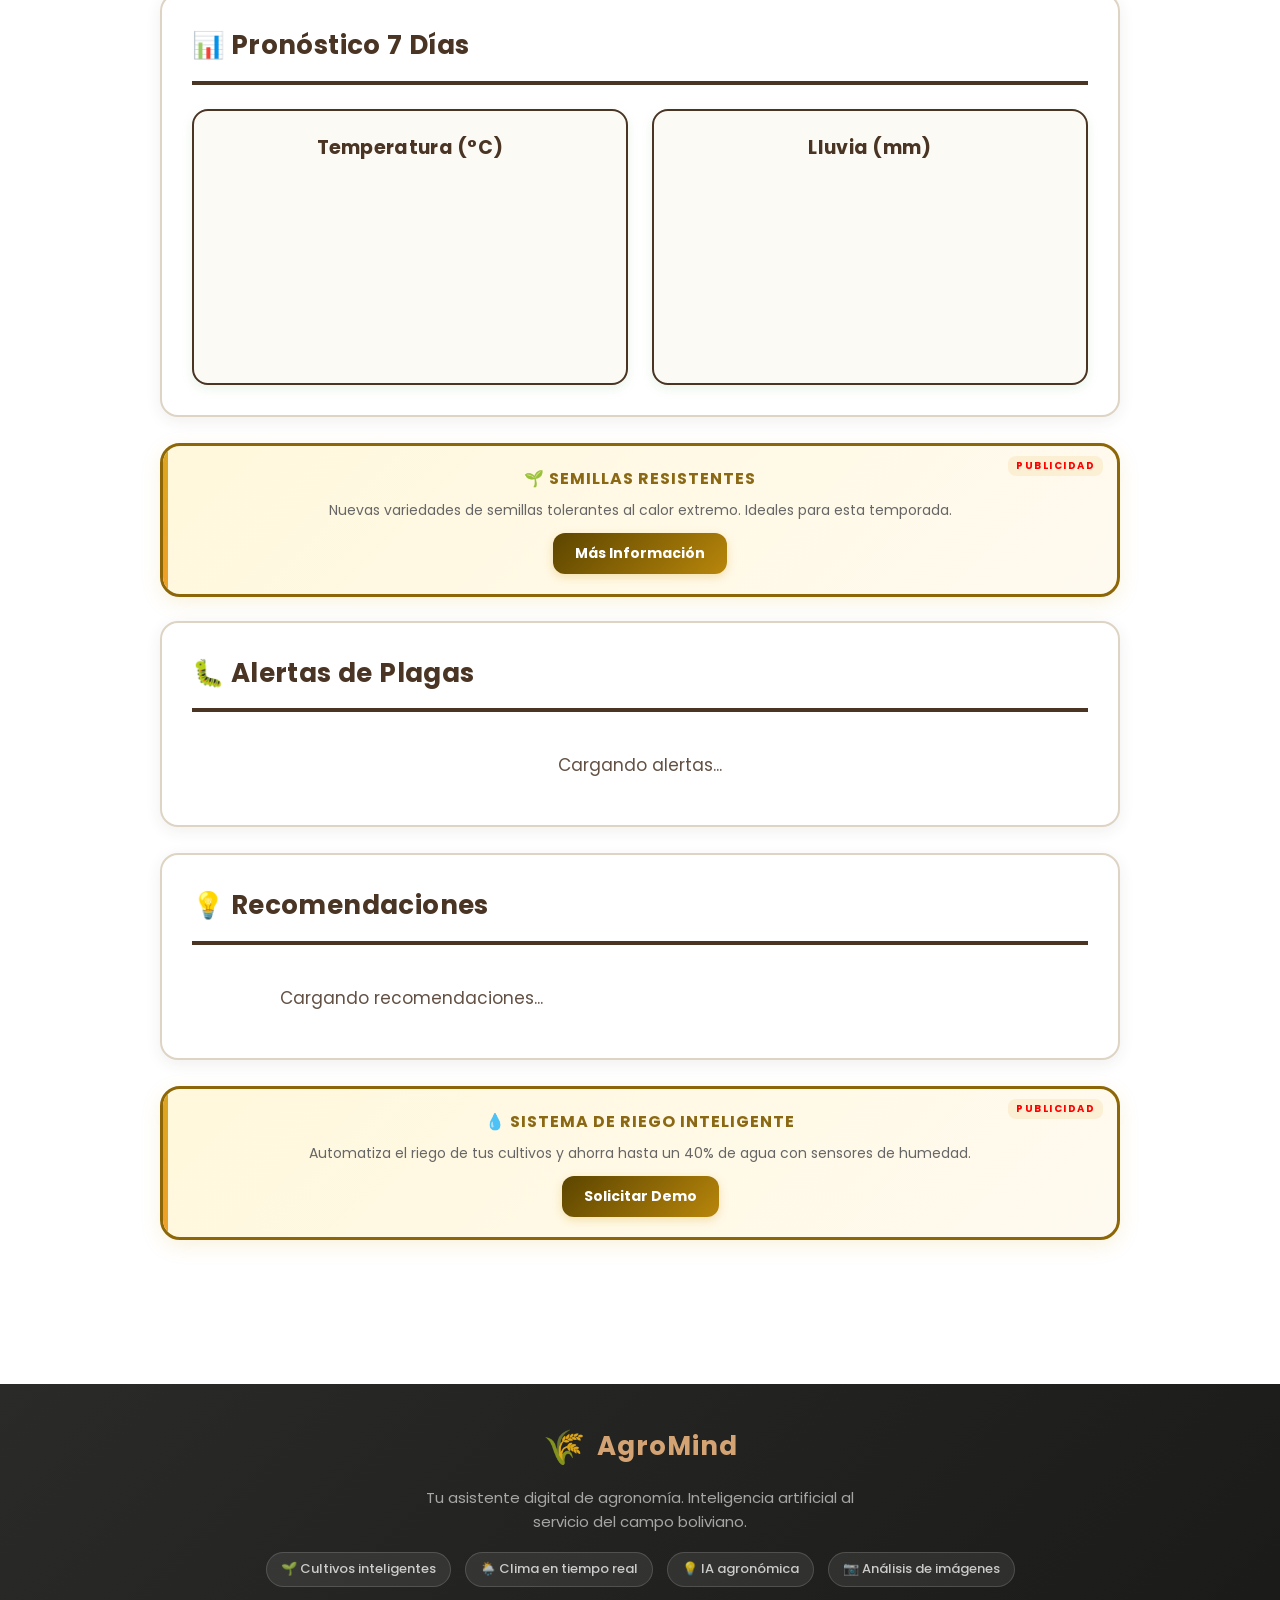
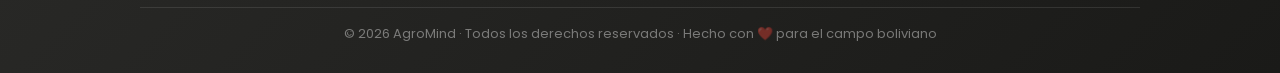
==== commit bcad9b0c: "Update index.html" ====
--- a/index.html
+++ b/index.html
@@ -308,9 +308,10 @@
   </div>
 
   <div class="input-area">
-    <!-- Input oculto: en móvil abre cámara, en escritorio el explorador de archivos -->
-    <input type="file" id="imageInput" accept="image/*" capture="environment" style="display:none" onchange="handleImageSelected(event)"/>
-    <button type="button" class="btn-camera" onclick="document.getElementById('imageInput').click()" title="Adjuntar foto o imagen">📷</button>
+    <!-- Inputs ocultos: uno para galería y otro para cámara (más robusto en Android) -->
+    <input type="file" id="imageInputGallery" accept="image/*" style="display:none" onchange="handleImageSelected(event)"/>
+    <input type="file" id="imageInputCamera" accept="image/*" capture="environment" style="display:none" onchange="handleImageSelected(event)"/>
+    <button type="button" class="btn-camera" onclick="openImageOptions(event)" title="Adjuntar foto o imagen">📷</button>
     <input type="text" id="chatInput" placeholder="Escribe tu pregunta..." class="input-text"
       autocomplete="off" onkeydown="if(event.key==='Enter') sendChatMessage()" maxlength="500"/>
     <button type="button" class="btn-send" onclick="sendChatMessage()" aria-label="Enviar">➤</button>
@@ -405,6 +406,20 @@
   </div>
 </div>
 
+<!-- ═══════ MODAL: ELEGIR CÁMARA O GALERÍA ═══════ -->
+<div id="imageChoiceModal" class="modal" role="dialog" aria-modal="true" aria-labelledby="imageChoiceTitle"
+     onclick="if(event.target===this) closeModal('imageChoiceModal')">
+  <div class="modal-content">
+    <h2 id="imageChoiceTitle">Adjuntar imagen</h2>
+    <p>Elige cómo quieres adjuntar la imagen:</p>
+    <div class="modal-buttons">
+      <button type="button" class="btn-primary" onclick="handleImageOption('camera')">📷 Cámara</button>
+      <button type="button" class="btn-secondary" onclick="handleImageOption('gallery')">🖼️ Galería</button>
+      <button type="button" class="btn-small" onclick="closeModal('imageChoiceModal')">Cancelar</button>
+    </div>
+  </div>
+</div>
+
 <script src="supabase.js"></script>
 <script src="elderly.js"></script>
 </body>
--- a/style-elderly.css
+++ b/style-elderly.css
@@ -49,17 +49,25 @@
   min-height: 100vh;
   /* 1. LA MAGIA: Capa oscura + Tu imagen */
     /* Cambia 'nombre-de-tu-imagen.jpg' por el nombre real de tu archivo */
-    background-image: linear-gradient(rgba(0, 0, 0, 0.6), rgba(0, 0, 0, 0.6)), url('imagen/FONDO.JPG');
+    background-image: linear-gradient(rgba(0, 0, 0, 0.6), rgba(0, 0, 0, 0.6)), url('FONDO.JPG');
     
     /* 2. Ajustes para que se vea perfecta en toda la pantalla */
     background-size: cover;          /* Hace que la imagen cubra toda la pantalla sin dejar huecos */
     background-position: center;     /* Centra la imagen */
-    background-attachment: fixed;    /* Hace que el fondo se quede quieto cuando el usuario baja por la página */
+    background-attachment: scroll;   /* Evitar bugs y saltos en móviles; habilitado sólo en desktop más abajo */
     background-repeat: no-repeat;    /* Evita que la imagen se repita como un mosaico */
 
     /* (Mantén aquí cualquier otro estilo que ya tuvieras en tu body, como color de texto o tipo de letra) */
     font-family: 'Poppins', sans-serif;
     color: #ffffff;
+}
+
+/* Evitar scrollbar horizontal inesperado que desplaza elementos al abrir overlays */
+html, body { overflow-x: hidden; }
+
+/* Restaurar fondo fijo sólo en pantallas grandes (desktop) para evitar problemas en móvil */
+@media (min-width: 1024px) {
+  body { background-attachment: fixed; }
 }
 
 /* ═══════════════════════════════════════════════════════
@@ -171,6 +179,7 @@
   justify-content: space-between;
   align-items: center;
   gap: 16px;
+  flex-wrap: wrap;
 }
 
 /* Grupo izquierdo: logo + badge usuario */
@@ -178,6 +187,7 @@
   display: flex;
   align-items: center;
   gap: 20px;
+  flex: 1 1 auto;
 }
 
 .nav-logo {
@@ -561,11 +571,19 @@
   border-radius: 16px;
   padding: 22px;
   box-shadow: 0 4px 12px rgba(91, 168, 81, 0.12);
+  overflow: hidden; /* Evita que elementos internos causen scroll horizontal */
 }
 .chart-box h3 { font-size: 19px; font-weight: 700; margin-bottom: 18px; color: var(--secondary); text-align: center; letter-spacing: 0.3px; }
 
 /* canvas necesita contenedor con altura definida */
-.canvas-wrapper { position: relative; height: 240px; width: 100%; }
+.canvas-wrapper { position: relative; width: 100%; height: auto; aspect-ratio: 16/6; min-height: 180px; }
+
+/* Forzar que el canvas se adapte al contenedor y no provoque overflow */
+.canvas-wrapper canvas {
+  width: 100% !important;
+  height: 100% !important;
+  display: block;
+}
 
 /* ═══════════════════════════════════════════════════════
    ALERTAS DE PLAGAS
@@ -691,8 +709,12 @@
 .assistant-panel {
   position: fixed;
   bottom: 28px; right: 28px;
-  width: min(45vw, 460px);
-  height: min(78vh, 680px);
+  /* Make the panel responsive and never overflow the viewport */
+  box-sizing: border-box;
+  width: min(480px, calc(100% - 56px));
+  max-width: 480px;
+  height: auto;
+  max-height: 90vh;
   background: var(--card-bg);
   border-radius: 22px;
   box-shadow: 0 24px 60px rgba(0, 0, 0, 0.35);
@@ -704,6 +726,12 @@
 }
 .assistant-panel.open { opacity: 1; pointer-events: auto; }
 
+/* Limit messages-box height so the panel never overflows the viewport */
+.messages-box {
+  max-height: calc(90vh - 160px);
+  overflow-y: auto;
+}
+
 .assistant-header {
   display: flex; align-items: center; justify-content: space-between;
   padding: 18px 20px;
@@ -719,8 +747,8 @@
 .assistant-name { font-size: 18px; font-weight: 700; }
 .assistant-status { font-size: 13px; opacity: 0.92; }
 .assistant-close {
-  background: rgba(255,255,255,0.2); border: none;
-  width: 34px; height: 34px; border-radius: 50%;
+  position: fixed;
+  bottom: 42px; right: 112px;
   color: white; font-size: 16px; cursor: pointer;
   display: flex; align-items: center; justify-content: center;
 }
@@ -731,7 +759,10 @@
   flex: 1;
   overflow-y: auto;
   padding: 20px;
-  display: flex; flex-direction: column; gap: 12px;
+  /* Allow messages to wrap instead of forcing a single long line which causes overflow */
+  white-space: normal;
+  overflow-wrap: anywhere;
+  word-break: break-word;
   background: #FAF7F0;
 }
 .msg-bot, .msg-user {
@@ -741,6 +772,9 @@
   line-height: 1.5;
   max-width: 85%;
   word-wrap: break-word;
+  overflow-wrap: anywhere;
+  word-break: break-word;
+  box-sizing: border-box;
 }
 .msg-bot {
   background: white;
@@ -951,10 +985,43 @@
     border-radius: 22px 22px 0 0;
   }
 
+  /* Ensure messages box fits inside the panel on small screens */
+  .messages-box { max-height: calc(88vh - 160px); }
+
+
+/* Extra small screens: add small side padding so the panel never touches edges */
+@media (max-width: 420px) {
+  .assistant-panel { left: 8px; right: 8px; width: calc(100% - 16px); }
+  .assistant-bubble { right: 12px; left: auto; }
+}
   #map {
     height: 280px;
   }
 }
+
+/* Menú lateral full-width en móvil para evitar solapamientos */
+@media (max-width: 768px) {
+  .side-menu {
+    width: 100%;
+    right: 0;
+    padding: 18px;
+    border-radius: 0;
+    transform: translateX(100%);
+  }
+  .side-menu.open { transform: translateX(0); }
+  .side-menu .menu-close { right: 12px; }
+}
+
+/* Evitar shift de layout cuando ocultamos el scrollbar (modals/assistant) */
+body.modal-open,
+body.assistant-open {
+  overflow: hidden !important;
+}
+
+/* Optional visual: asegurar que cuando se bloquee el body no se pierda ancho visible
+   (JS añadirá inline padding-right igual al ancho del scrollbar) */
+/* Removed empty ruleset (was used as a placeholder for inline-scrollbar padding handling).
+  JS now applies inline style to `body.style.paddingRight` when needed, no CSS required here. */
 
 /* ═══════════════════════════════════════════════════════
    MÓVIL: OCULTAR NOMBRE + SALIR EN NAVBAR
@@ -1134,8 +1201,39 @@
 
 /* ── Imagen en el chat ── */
 .msg-image {
-  max-width: 200px; border-radius: 12px;
-  border: 2px solid var(--border); display: block; margin-top: 6px;
+  max-width: 100%;
+  height: auto;
+  border-radius: 12px;
+  border: 2px solid var(--border);
+  display: block;
+  margin-top: 6px;
+}
+
+/* Small-screen adjustments to prevent chat overflow */
+@media (max-width: 420px) {
+  .assistant-panel {
+    left: 8px !important;
+    right: 8px !important;
+    width: calc(100% - 16px) !important;
+    bottom: 10px !important;
+    max-height: 92vh !important;
+    border-radius: 14px !important;
+  }
+
+  .messages-box {
+    padding: 12px !important;
+    max-height: calc(92vh - 120px) !important;
+  }
+
+  .msg-bot, .msg-user {
+    max-width: calc(100% - 64px) !important;
+    padding: 10px 12px !important;
+    font-size: 15px !important;
+  }
+
+  .assistant-header { padding: 12px !important; }
+  .input-area { padding: 10px !important; }
+  .assistant-fab { bottom: 14px; right: 14px; width: 58px; height: 58px; }
 }
 
 /* ═══════════════════════════════════════════════════════
@@ -1649,6 +1747,8 @@
   background: rgba(255,255,255,0.25);
 }
 
+.online-counter { flex-shrink: 0; }
+
 .online-dot {
   width: 9px;
   height: 9px;
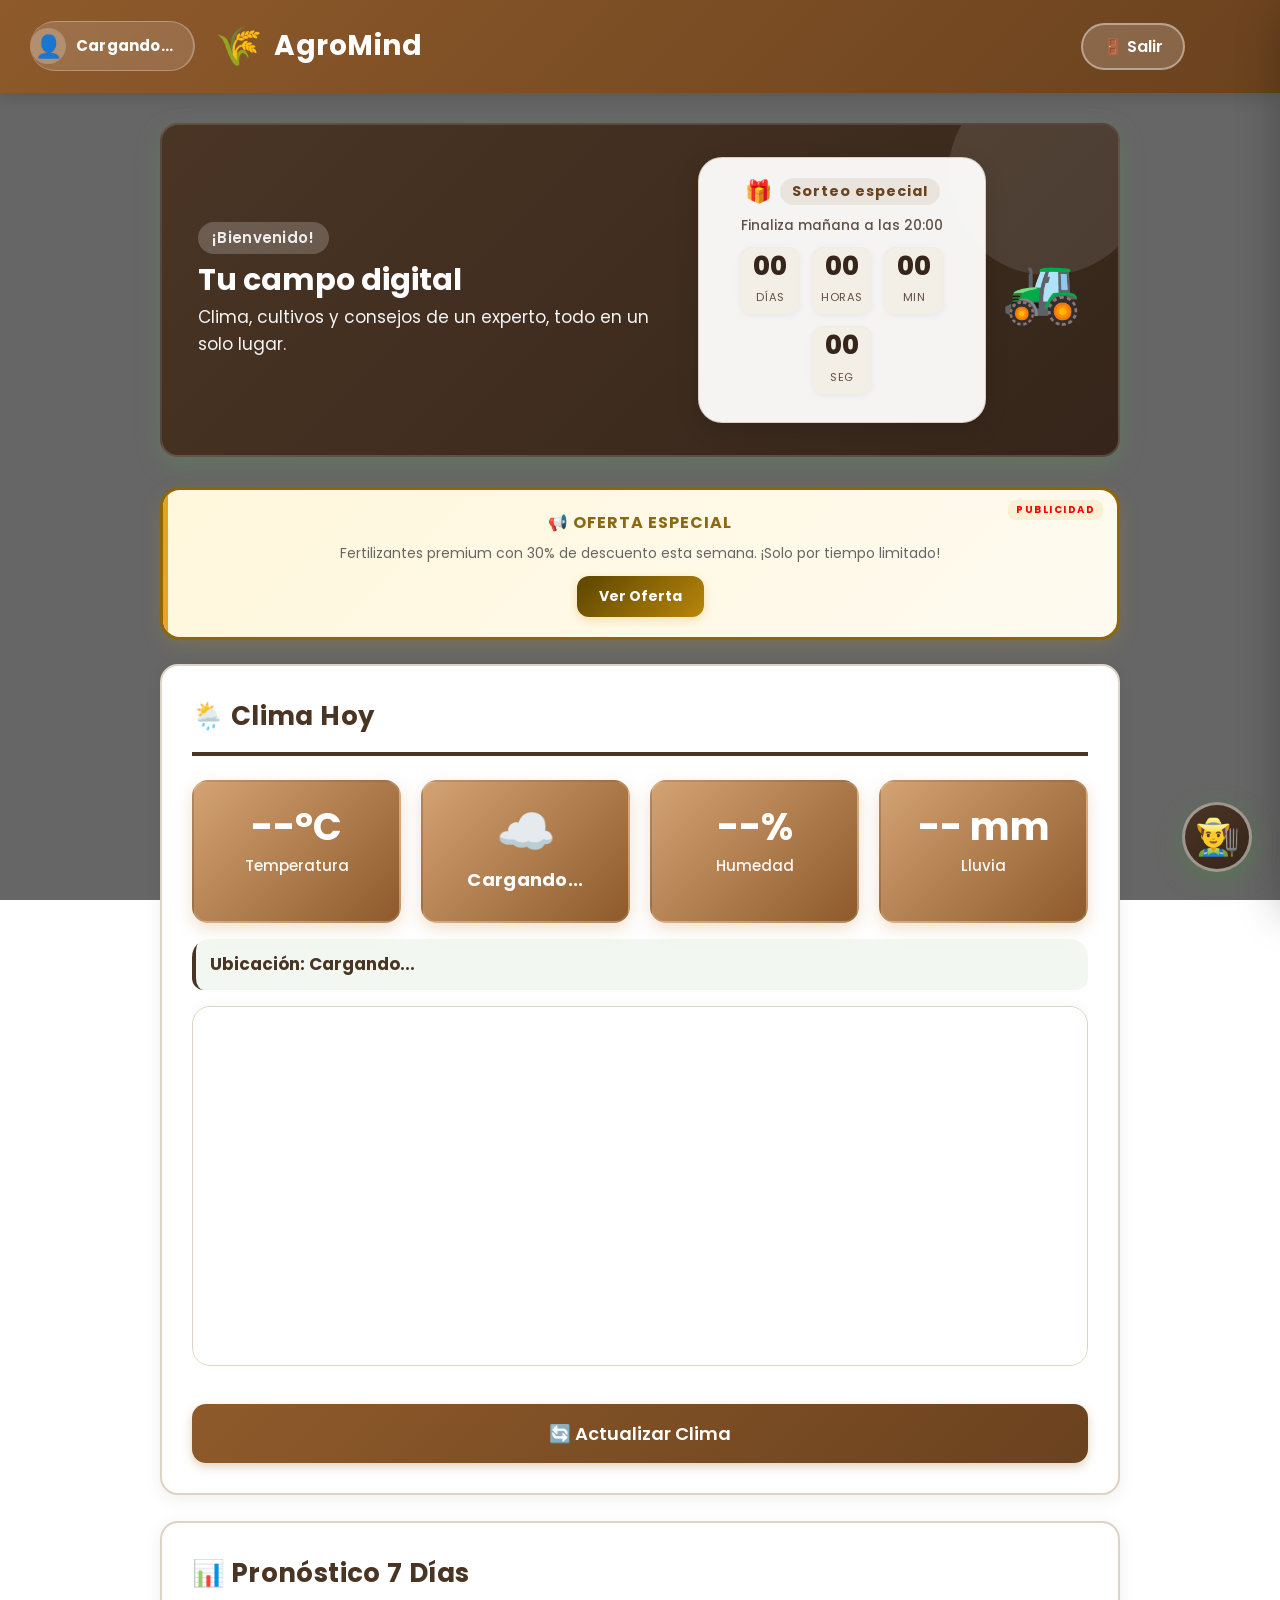
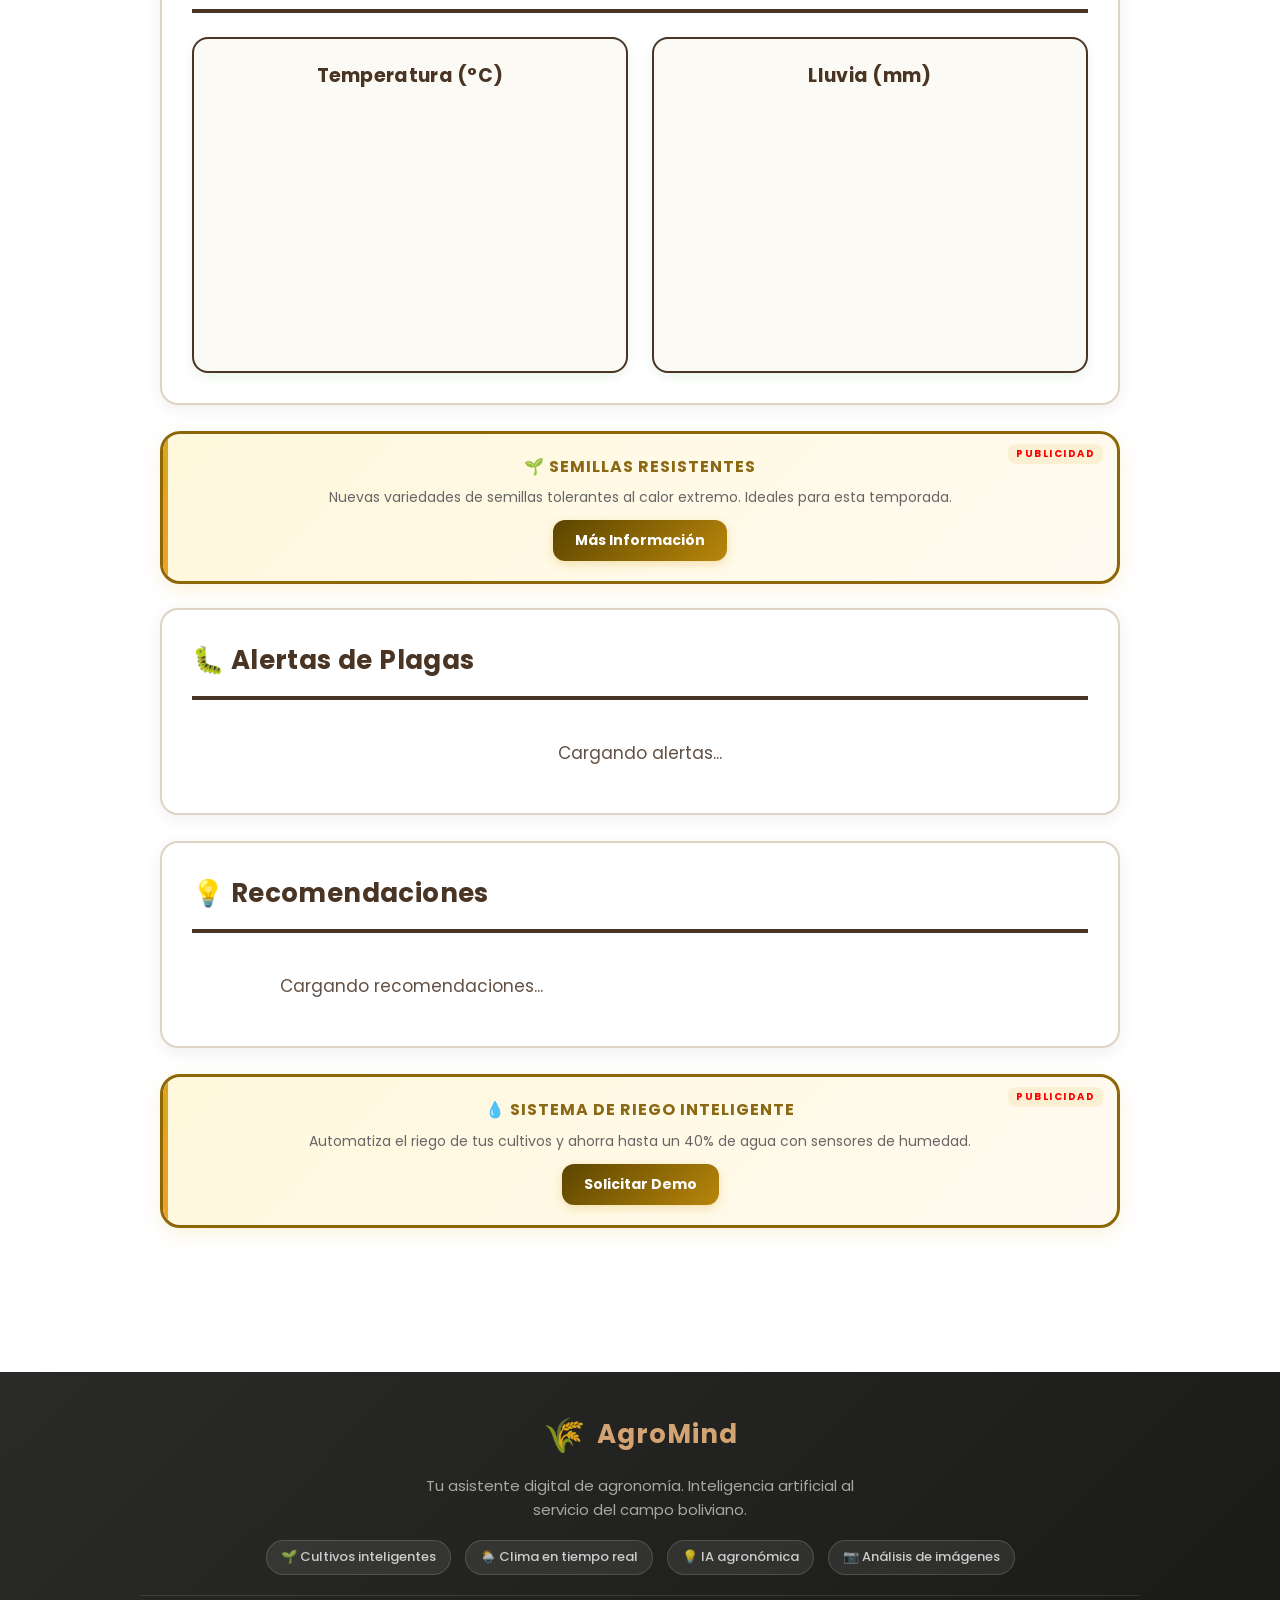
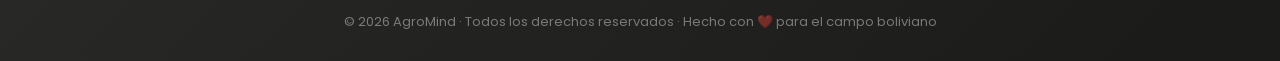
==== commit c7fe8ec7: "Add files via upload" ====
--- a/index.html
+++ b/index.html
@@ -1,426 +1,348 @@
-<!DOCTYPE html>
-<html lang="es">
-<head>
-  <meta charset="UTF-8"/>
-  <meta name="viewport" content="width=device-width, initial-scale=1.0"/>
-  <title>AgroMind - Agronomía para Mayores</title>
-  <link rel="preconnect" href="https://fonts.googleapis.com"/>
-  <link rel="preconnect" href="https://fonts.gstatic.com" crossorigin/>
-  <link href="https://fonts.googleapis.com/css2?family=Poppins:wght@400;500;600;700&display=swap" rel="stylesheet"/>
-  <link href="https://fonts.googleapis.com/css2?family=Noto+Color+Emoji&display=swap" rel="stylesheet"/>
-  <link rel="stylesheet" href="style-elderly.css"/>
-  <link rel="stylesheet" href="https://unpkg.com/leaflet@1.9.4/dist/leaflet.css" crossorigin=""/>
-  <script src="https://cdn.jsdelivr.net/npm/@supabase/supabase-js@2"></script>
-  <script src="https://cdn.jsdelivr.net/npm/chart.js@4.4.0/dist/chart.umd.min.js"></script>
-  <script src="https://unpkg.com/leaflet@1.9.4/dist/leaflet.js" crossorigin=""></script>
-</head>
-<body>
-
-<!-- ═══════ NAVBAR ═══════ -->
-<nav class="navbar" id="mainNav">
-  <div class="nav-content">
-    <!-- Izquierda: badge usuario primero, luego logo -->
-    <div class="nav-left">
-      <!-- Nombre visible en escritorio, oculto en móvil -->
-      <div class="nav-user-badge nav-user-desktop" id="userBadge">
-        <span class="user-badge-avatar">👤</span>
-        <span class="user-badge-name" id="userName">Cargando...</span>
-      </div>
-      <div class="nav-logo">
-        <span class="logo-icon">🌾</span>
-        <span class="logo-text">AgroMind</span>
-      </div>
-    </div>
-    <!-- Centro/Derecha: contador en línea -->
-    <div class="online-counter" id="onlineCounter" title="Productores conectados ahora">
-      <span class="online-dot"></span>
-      <span id="onlineCount">1</span>
-      <span class="online-label"> en línea</span>
-    </div>
-    <!-- Derecha: botón salir (solo escritorio) -->
-    <div class="nav-user-desktop">
-      <button type="button" class="btn-logout" onclick="logoutUser()">🚪 Salir</button>
-    </div>
-  </div>
-</nav>
-
-<!-- ═══════ BOTÓN HAMBURGUESA ═══════ -->
-<button type="button" id="menuToggle" class="menu-toggle" aria-label="Abrir menú" onclick="toggleSideMenu()">
-  <span></span><span></span><span></span>
-</button>
-
-<!-- ═══════ MENÚ LATERAL ═══════ -->
-<nav id="sideMenu" class="side-menu" role="navigation" aria-label="Menú de navegación">
-  <button type="button" class="menu-close" onclick="closeSideMenu()" aria-label="Cerrar menú">✕</button>
-
-  <!-- Bloque usuario — SOLO visible en móvil -->
-  <div class="side-menu-user" id="sideMenuUserBlock">
-    <span class="side-menu-avatar">👤</span>
-    <span class="side-menu-name" id="sideMenuUserName">Cargando...</span>
-  </div>
-
-  <div class="menu-title">Secciones</div>
-  <a href="#miscultivos"     class="menu-item" onclick="scrollToSection('miscultivos');     closeSideMenu();">🌿 Mis Cultivos</a>
-
-  <a href="#clima"          class="menu-item" onclick="scrollToSection('clima');          closeSideMenu();">🌦️ Clima</a>
-
-  <a href="#pronostico"     class="menu-item" onclick="scrollToSection('pronostico');     closeSideMenu();">📊 Pronóstico</a>
-
-  <a href="#alertas"        class="menu-item" onclick="scrollToSection('alertas');        closeSideMenu();">🐛 Alertas de Plagas</a>
-
-  <a href="#recomendaciones"class="menu-item" onclick="scrollToSection('recomendaciones');closeSideMenu();">💡 Recomendaciones</a>
-
-  <!-- Botón cerrar sesión — SOLO visible en móvil -->
-  <div class="side-menu-footer" id="sideMenuFooter">
-    <div class="side-menu-online">
-      <span class="online-dot"></span>
-      <span id="onlineCountMobile">1</span> productores en línea
-    </div>
-    <button type="button" class="side-menu-logout" onclick="logoutUser()">🚪 Cerrar Sesión</button>
-  </div>
-</nav>
-
-<div id="menuOverlay" class="menu-overlay" onclick="closeSideMenu()"></div>
-
-<!-- ═══════ BANNER FLOTANTE IA ═══════ -->
-<div id="aiRecommendationBanner" class="ai-recommendation-banner" role="alert" aria-live="polite">
-  <div class="recommendation-content">
-    <span class="recommendation-icon">💬</span>
-    <div class="recommendation-text">
-      <div class="recommendation-title">Sugerencia de IA</div>
-      <div id="recommendationMessage" class="recommendation-message">Cargando recomendación...</div>
-    </div>
-    <button type="button" class="recommendation-close" onclick="closeAiRecommendation()" aria-label="Cerrar">✕</button>
-  </div>
-</div>
-
-<!-- ═══════ CONTENIDO PRINCIPAL ═══════ -->
-<main class="main-container" id="mainContent">
-
-  <!-- BANNER BIENVENIDA con nombre personalizado -->
-  <section class="hero-banner">
-    <div class="hero-text">
-      <p class="hero-welcome" id="heroWelcome">¡Bienvenido!</p>
-      <h1 class="hero-title">Tu campo digital</h1>
-      <p class="hero-sub">Clima, cultivos y consejos de un experto, todo en un solo lugar.</p>
-    </div>
-    <div class="hero-emoji">🚜</div>
-  </section>
-
-  <!-- MIS CULTIVOS -->
-  <section id="miscultivos" class="section crops-section" aria-label="Mis cultivos">
-    <div class="section-header-row">
-      <h2 class="section-title">🌿 Mis Cultivos</h2>
-      <button type="button" class="btn-primary btn-add-crop" onclick="showAddCropForm()">＋ Añadir Cultivo</button>
-    </div>
-    <div class="crops-container" id="cropsContainer">
-      <p class="loading-text">Cargando cultivos...</p>
-    </div>
-  </section>
-
-  <!-- ANUNCIO 1 — visible en desktop, oculto en mobile -->
-  <div class="ad-container" id="ad1">
-    <div class="ad-label">Publicidad</div>
-    <div class="ad-title">📢 Oferta Especial</div>
-    <div class="ad-content">Fertilizantes premium con 30% de descuento esta semana. ¡Solo por tiempo limitado!</div>
-    <button class="ad-button">Ver Oferta</button>
-  </div>
-
-  <!-- 1: CLIMA -->
-  <section id="clima" class="section weather-section" aria-label="Clima actual">
-    <h2 class="section-title">🌦️ Clima Hoy</h2>
-    <div class="weather-grid">
-      <div class="weather-box">
-        <div class="temp-display" id="tempDisplay">--°C</div>
-        <div class="temp-label">Temperatura</div>
-      </div>
-      <div class="weather-box">
-        <div class="weather-icon" id="weatherIcon">☁️</div>
-        <div class="weather-desc" id="weatherDesc">Cargando...</div>
-      </div>
-      <div class="weather-box">
-        <div class="temp-display" id="humidityDisplay">--%</div>
-        <div class="temp-label">Humedad</div>
-      </div>
-      <div class="weather-box">
-        <div class="temp-display" id="rainDisplay">-- mm</div>
-        <div class="temp-label">Lluvia</div>
-      </div>
-    </div>
-    <div class="weather-map">
-      <div class="location-info" id="locationInfo">Ubicación: Cargando...</div>
-      <div id="map" aria-label="Mapa de la ubicación del clima actual"></div>
-    </div>
-    <button type="button" class="btn-primary btn-large" onclick="refreshWeather()">🔄 Actualizar Clima</button>
-  </section>
-
-
-
-  <!-- 3: PRONÓSTICO -->
-  <section id="pronostico" class="section charts-section" aria-label="Pronóstico semanal">
-    <h2 class="section-title">📊 Pronóstico 7 Días</h2>
-    <div class="charts-grid">
-      <div class="chart-box">
-        <h3>Temperatura (°C)</h3>
-        <div class="canvas-wrapper"><canvas id="chartTemp" role="img"></canvas></div>
-      </div>
-      <div class="chart-box">
-        <h3>Lluvia (mm)</h3>
-        <div class="canvas-wrapper"><canvas id="chartRain" role="img"></canvas></div>
-      </div>
-    </div>
-  </section>
-
-  <!-- ANUNCIO 2 — visible en desktop, oculto en mobile -->
-  <div class="ad-container" id="ad2">
-    <div class="ad-label">Publicidad</div>
-    <div class="ad-title">🌱 Semillas Resistentes</div>
-    <div class="ad-content">Nuevas variedades de semillas tolerantes al calor extremo. Ideales para esta temporada.</div>
-    <button class="ad-button">Más Información</button>
-  </div>
-
-  <!-- 4: ALERTAS DE PLAGAS -->
-  <section id="alertas" class="section alerts-section" aria-label="Alertas de plagas">
-    <h2 class="section-title">🐛 Alertas de Plagas</h2>
-    <div class="alerts-container" id="alertsContainer">
-      <p class="loading-text">Cargando alertas...</p>
-    </div>
-  </section>
-
-  <!-- 5: RECOMENDACIONES -->
-  <section id="recomendaciones" class="section recommendations-section" aria-label="Recomendaciones">
-    <h2 class="section-title">💡 Recomendaciones</h2>
-    <div class="recommendations-container" id="recommendationsContainer">
-      <p class="loading-text">Cargando recomendaciones...</p>
-    </div>
-  </section>
-
-  <!-- ANUNCIO 3 — visible en desktop, oculto en mobile -->
-  <div class="ad-container" id="ad3">
-    <div class="ad-label">Publicidad</div>
-    <div class="ad-title">💧 Sistema de Riego Inteligente</div>
-    <div class="ad-content">Automatiza el riego de tus cultivos y ahorra hasta un 40% de agua con sensores de humedad.</div>
-    <button class="ad-button">Solicitar Demo</button>
-  </div>
-
-</main>
-
-<!-- ═══════ ANUNCIOS MOBILE — Solo visibles en celular, al final ═══════ -->
-<section class="ads-mobile-section" aria-label="Publicidad">
-  <div class="ads-mobile-header">
-    <span class="ads-mobile-icon">💼</span>
-    <span>Promociones para tu campo</span>
-  </div>
-  <div class="ads-mobile-grid">
-    <div class="ad-mobile-card">
-      <div class="ad-mobile-badge">Oferta</div>
-      <div class="ad-mobile-emoji">📢</div>
-      <div class="ad-mobile-title">Fertilizantes Premium</div>
-      <div class="ad-mobile-desc">30% de descuento en toda la línea de fertilizantes orgánicos esta semana</div>
-      <button class="ad-mobile-btn">Ver Oferta</button>
-    </div>
-    <div class="ad-mobile-card">
-      <div class="ad-mobile-badge">Nuevo</div>
-      <div class="ad-mobile-emoji">🌱</div>
-      <div class="ad-mobile-title">Semillas Resistentes</div>
-      <div class="ad-mobile-desc">Variedades de semillas tolerantes al calor extremo para esta temporada</div>
-      <button class="ad-mobile-btn">Más Info</button>
-    </div>
-    <div class="ad-mobile-card">
-      <div class="ad-mobile-badge">Tecnología</div>
-      <div class="ad-mobile-emoji">💧</div>
-      <div class="ad-mobile-title">Riego Inteligente</div>
-      <div class="ad-mobile-desc">Automatiza el riego y ahorra hasta 40% de agua con sensores de humedad</div>
-      <button class="ad-mobile-btn">Solicitar Demo</button>
-    </div>
-  </div>
-</section>
-
-<!-- ═══════ FOOTER ═══════ -->
-<footer class="app-footer">
-  <div class="footer-content">
-    <div class="footer-brand">
-      <span class="footer-logo">🌾</span>
-      <span class="footer-name">AgroMind</span>
-    </div>
-    <p class="footer-desc">Tu asistente digital de agronomía. Inteligencia artificial al servicio del campo boliviano.</p>
-    <div class="footer-links">
-      <span>🌱 Cultivos inteligentes</span>
-      <span>🌦️ Clima en tiempo real</span>
-      <span>💡 IA agronómica</span>
-      <span>📷 Análisis de imágenes</span>
-    </div>
-    <p class="footer-copy">© 2026 AgroMind · Todos los derechos reservados · Hecho con ❤️ para el campo boliviano</p>
-  </div>
-</footer>
-
-<!-- ═══════ ASISTENTE IA FLOTANTE ═══════ -->
-<div id="assistantBubble" class="assistant-bubble">
-  <span class="bubble-emoji">👨‍🌾</span>
-  <span>¿Tienes dudas? ¡Pregúntame!</span>
-  <button type="button" class="bubble-close" onclick="hideAssistantBubble(event)">✕</button>
-</div>
-
-<button type="button" id="assistantFab" class="assistant-fab" onclick="toggleAssistant()" aria-label="Abrir asistente agronómico">
-  <span class="fab-emoji">👨‍🌾</span>
-  <span class="fab-ring"></span>
-</button>
-
-<div id="assistantOverlay" class="assistant-overlay" onclick="toggleAssistant()"></div>
-<div id="assistantPanel" class="assistant-panel" role="dialog" aria-modal="true" aria-label="Asistente agronómico">
-  <div class="assistant-header">
-    <div class="assistant-header-title">
-      <span class="assistant-avatar">👨‍🌾</span>
-      <div>
-        <div class="assistant-name">Asistente Agrónomo</div>
-        <div class="assistant-status">● En línea · Experto en agricultura</div>
-      </div>
-    </div>
-    <button type="button" class="assistant-close" onclick="toggleAssistant()" aria-label="Cerrar">✕</button>
-  </div>
-
-  <div class="messages-box" id="messagesBox" role="log" aria-live="polite">
-    <div class="msg-bot">¡Hola! Soy tu asistente agrónomo. Pregúntame sobre tus cultivos, plagas, riego, o envíame una foto de tu planta para que la analice. 🌱📷</div>
-  </div>
-
-  <!-- Chips de preguntas rápidas — scroll horizontal con flechas -->
-  <div class="assistant-quick-wrapper">
-    <button type="button" class="quick-nav-btn quick-nav-left" id="quickNavLeft" onclick="scrollQuickChips(-1)" aria-label="Anterior">&#8249;</button>
-    <div class="assistant-quick" id="assistantQuick">
-      <button type="button" class="quick-chip" onclick="quickAsk('¿Qué debo hacer hoy con mis cultivos según el clima?')">☀️ Consejo del día</button>
-      <button type="button" class="quick-chip" onclick="quickAsk('¿Cómo controlo las plagas en esta temporada?')">🐛 Plagas</button>
-      <button type="button" class="quick-chip" onclick="quickAsk('¿Cuándo y cómo debo regar mis cultivos?')">💧 Riego</button>
-      <button type="button" class="quick-chip" onclick="quickAsk('¿Qué fertilizante debo usar para mis cultivos?')">🌿 Fertilizantes</button>
-      <button type="button" class="quick-chip" onclick="quickAsk('¿Cuándo es el mejor momento para cosechar?')">🌾 Cosecha</button>
-      <button type="button" class="quick-chip" onclick="quickAsk('¿Cómo preparo el suelo para la próxima siembra?')">🪱 Preparar suelo</button>
-      <button type="button" class="quick-chip" onclick="quickAsk('¿Hay enfermedades fúngicas que deba prevenir con esta humedad?')">🍄 Hongos</button>
-      <button type="button" class="quick-chip" onclick="quickAsk('¿Qué semillas son mejores para esta época del año?')">🌱 Semillas</button>
-      <button type="button" class="quick-chip" onclick="quickAsk('¿Cómo protejo mis cultivos del calor extremo?')">🌡️ Calor extremo</button>
-    </div>
-    <button type="button" class="quick-nav-btn quick-nav-right" id="quickNavRight" onclick="scrollQuickChips(1)" aria-label="Siguiente">&#8250;</button>
-  </div>
-
-  <!-- Previsualización imagen adjunta -->
-  <div id="imagePreviewArea" class="image-preview-area" style="display:none;">
-    <img id="imagePreview" src="" alt="Imagen adjunta" class="image-preview-thumb"/>
-    <span id="imagePreviewName" class="image-preview-name"></span>
-    <button type="button" class="image-preview-remove" onclick="removeAttachedImage()" aria-label="Quitar imagen">✕</button>
-  </div>
-
-  <div class="input-area">
-    <!-- Inputs ocultos: uno para galería y otro para cámara (más robusto en Android) -->
-    <input type="file" id="imageInputGallery" accept="image/*" style="display:none" onchange="handleImageSelected(event)"/>
-    <input type="file" id="imageInputCamera" accept="image/*" capture="environment" style="display:none" onchange="handleImageSelected(event)"/>
-    <button type="button" class="btn-camera" onclick="openImageOptions(event)" title="Adjuntar foto o imagen">📷</button>
-    <input type="text" id="chatInput" placeholder="Escribe tu pregunta..." class="input-text"
-      autocomplete="off" onkeydown="if(event.key==='Enter') sendChatMessage()" maxlength="500"/>
-    <button type="button" class="btn-send" onclick="sendChatMessage()" aria-label="Enviar">➤</button>
-  </div>
-</div>
-
-<!-- ═══════ MODAL: AGREGAR / EDITAR CULTIVO ═══════ -->
-<div id="modalAddCrop" class="modal" role="dialog" aria-modal="true" aria-labelledby="modalCropTitle"
-     onclick="if(event.target===this) closeModal('modalAddCrop')">
-  <div class="modal-content modal-crop-content">
-    <h2 id="modalCropTitle">🌱 Agregar Nuevo Cultivo</h2>
-    <input type="hidden" id="cropEditId" value=""/>
-    <div id="cropForm">
-
-      <label for="cropType">Tipo de cultivo:</label>
-      <select id="cropType" class="input-field">
-        <option value="">— Seleccionar cultivo —</option>
-        <optgroup label="🌾 Granos y Cereales">
-          <option value="soya">🌱 Soya</option>
-          <option value="maiz">🌽 Maíz</option>
-          <option value="arroz">🍚 Arroz</option>
-          <option value="trigo">🌾 Trigo</option>
-          <option value="quinua">⭐ Quinua</option>
-          <option value="cañahua">🌾 Cañahua</option>
-          <option value="amaranto">🌸 Amaranto</option>
-          <option value="cebada">🌾 Cebada</option>
-          <option value="sorgo">🌾 Sorgo</option>
-        </optgroup>
-        <optgroup label="🌿 Legumbres y Semillas">
-          <option value="frijol">🫘 Frijol</option>
-          <option value="mani">🥜 Maní</option>
-          <option value="garbanzo">🫘 Garbanzo</option>
-          <option value="arveja">🟢 Arveja</option>
-          <option value="haba">🫘 Haba</option>
-          <option value="girasol">🌻 Girasol</option>
-          <option value="algodón">🌨️ Algodón</option>
-        </optgroup>
-        <optgroup label="🥔 Tubérculos y Raíces">
-          <option value="papa">🥔 Papa</option>
-          <option value="yuca">🟡 Yuca</option>
-          <option value="camote">🍠 Camote</option>
-          <option value="oca">🟠 Oca</option>
-          <option value="remolacha">🟣 Remolacha</option>
-          <option value="zanahoria">🥕 Zanahoria</option>
-        </optgroup>
-        <optgroup label="🍅 Hortalizas">
-          <option value="tomate">🍅 Tomate</option>
-          <option value="cebolla">🧅 Cebolla</option>
-          <option value="ajo">🧄 Ajo</option>
-          <option value="pepino">🥒 Pepino</option>
-          <option value="zapallo">🎃 Zapallo</option>
-          <option value="lechuga">🥬 Lechuga</option>
-          <option value="espinaca">🥬 Espinaca</option>
-          <option value="locoto">🌶️ Locoto / Pimiento</option>
-          <option value="repollo">🥦 Repollo</option>
-          <option value="brocoli">🥦 Brócoli</option>
-        </optgroup>
-        <optgroup label="🍌 Frutas y Tropicales">
-          <option value="platano">🍌 Plátano / Banana</option>
-          <option value="mango">🥭 Mango</option>
-          <option value="naranja">🍊 Naranja</option>
-          <option value="limon">🍋 Limón</option>
-          <option value="palta">🥑 Palta / Aguacate</option>
-          <option value="cacao">🍫 Cacao</option>
-          <option value="cafe">☕ Café</option>
-          <option value="piña">🍍 Piña</option>
-          <option value="maracuya">🟡 Maracuyá</option>
-          <option value="caña">🎋 Caña de Azúcar</option>
-        </optgroup>
-      </select>
-
-      <label for="cropArea">Área en hectáreas:</label>
-      <input type="number" id="cropArea" class="input-field" placeholder="Ej: 5.5" step="0.1" min="0.1" max="99999"/>
-
-      <label for="cropDate">Fecha de siembra:</label>
-      <input type="date" id="cropDate" class="input-field"/>
-
-      <label for="cropVariety">Variedad / Nombre comercial: <span class="label-optional">(opcional)</span></label>
-      <input type="text" id="cropVariety" class="input-field" placeholder="Ej: Papa Waych'a, Maíz DK-7088..."/>
-
-      <label for="cropDetails">Detalles de la planta: <span class="label-optional">(opcional)</span></label>
-      <textarea id="cropDetails" class="input-field input-textarea"
-        placeholder="Ej: Profundidad de siembra 8 cm, distancia entre plantas 30 cm, suelo arcilloso, aplicación de NPK 15-15-15 al inicio..."></textarea>
-
-      <p id="cropFormError" class="form-error"></p>
-
-      <div class="modal-buttons">
-        <button type="button" class="btn-primary btn-large" onclick="saveCrop()">💾 Guardar Cultivo</button>
-        <button type="button" class="btn-secondary btn-large" onclick="closeModal('modalAddCrop')">Cancelar</button>
-      </div>
-    </div>
-  </div>
-</div>
-
-<!-- ═══════ MODAL: ELEGIR CÁMARA O GALERÍA ═══════ -->
-<div id="imageChoiceModal" class="modal" role="dialog" aria-modal="true" aria-labelledby="imageChoiceTitle"
-     onclick="if(event.target===this) closeModal('imageChoiceModal')">
-  <div class="modal-content">
-    <h2 id="imageChoiceTitle">Adjuntar imagen</h2>
-    <p>Elige cómo quieres adjuntar la imagen:</p>
-    <div class="modal-buttons">
-      <button type="button" class="btn-primary" onclick="handleImageOption('camera')">📷 Cámara</button>
-      <button type="button" class="btn-secondary" onclick="handleImageOption('gallery')">🖼️ Galería</button>
-      <button type="button" class="btn-small" onclick="closeModal('imageChoiceModal')">Cancelar</button>
-    </div>
-  </div>
-</div>
-
-<script src="supabase.js"></script>
-<script src="elderly.js"></script>
-</body>
-</html>
+<!DOCTYPE html>
+<html lang="es">
+<head>
+  <meta charset="UTF-8"/>
+  <meta name="viewport" content="width=device-width, initial-scale=1.0"/>
+  <title>AgroMind - Agronomía para Mayores</title>
+  <link rel="preconnect" href="https://fonts.googleapis.com"/>
+  <link rel="preconnect" href="https://fonts.gstatic.com" crossorigin/>
+  <link href="https://fonts.googleapis.com/css2?family=Poppins:wght@400;500;600;700&display=swap" rel="stylesheet"/>
+  <link href="https://fonts.googleapis.com/css2?family=Noto+Color+Emoji&display=swap" rel="stylesheet"/>
+  <link rel="stylesheet" href="style-elderly.css"/>
+  <link rel="stylesheet" href="https://unpkg.com/leaflet@1.9.4/dist/leaflet.css" crossorigin=""/>
+  <script src="https://cdn.jsdelivr.net/npm/@supabase/supabase-js@2"></script>
+  <script src="https://cdn.jsdelivr.net/npm/chart.js@4.4.0/dist/chart.umd.min.js"></script>
+  <script src="https://unpkg.com/leaflet@1.9.4/dist/leaflet.js" crossorigin=""></script>
+</head>
+<body>
+
+<!-- ═══════ NAVBAR ═══════ -->
+<nav class="navbar" id="mainNav">
+  <div class="nav-content">
+    <!-- Izquierda: badge usuario primero, luego logo -->
+    <div class="nav-left">
+      <!-- Nombre visible en escritorio, oculto en móvil -->
+      <div class="nav-user-badge nav-user-desktop" id="userBadge">
+        <span class="user-badge-avatar">👤</span>
+        <span class="user-badge-name" id="userName">Cargando...</span>
+      </div>
+      <div class="nav-logo">
+        <span class="logo-icon">🌾</span>
+        <span class="logo-text">AgroMind</span>
+      </div>
+    </div>
+    <!-- Derecha: botón salir (solo escritorio) -->
+    <div class="nav-user-desktop">
+      <button type="button" class="btn-logout" onclick="logoutUser()">🚪 Salir</button>
+    </div>
+  </div>
+</nav>
+
+<!-- ═══════ BOTÓN HAMBURGUESA ═══════ -->
+<button type="button" id="menuToggle" class="menu-toggle" aria-label="Abrir menú" onclick="toggleSideMenu()">
+  <span></span><span></span><span></span>
+</button>
+
+<!-- ═══════ MENÚ LATERAL ═══════ -->
+<nav id="sideMenu" class="side-menu" role="navigation" aria-label="Menú de navegación">
+  <button type="button" class="menu-close" onclick="closeSideMenu()" aria-label="Cerrar menú">✕</button>
+
+  <!-- Bloque usuario — SOLO visible en móvil -->
+  <div class="side-menu-user" id="sideMenuUserBlock">
+    <span class="side-menu-avatar">👤</span>
+    <span class="side-menu-name" id="sideMenuUserName">Cargando...</span>
+  </div>
+
+  <div class="menu-title">Secciones</div>
+  <a href="#clima"          class="menu-item" onclick="scrollToSection('clima');          closeSideMenu();">🌦️ Clima</a>
+
+  <a href="#pronostico"     class="menu-item" onclick="scrollToSection('pronostico');     closeSideMenu();">📊 Pronóstico</a>
+
+  <a href="#alertas"        class="menu-item" onclick="scrollToSection('alertas');        closeSideMenu();">🐛 Alertas de Plagas</a>
+
+  <a href="#recomendaciones"class="menu-item" onclick="scrollToSection('recomendaciones');closeSideMenu();">💡 Recomendaciones</a>
+
+  <!-- Botón cerrar sesión — SOLO visible en móvil -->
+  <div class="side-menu-footer" id="sideMenuFooter">
+    <button type="button" class="side-menu-logout" onclick="logoutUser()">🚪 Cerrar Sesión</button>
+  </div>
+</nav>
+
+<div id="menuOverlay" class="menu-overlay" onclick="closeSideMenu()"></div>
+
+<!-- ═══════ BANNER FLOTANTE IA ═══════ -->
+<div id="aiRecommendationBanner" class="ai-recommendation-banner" role="alert" aria-live="polite">
+  <div class="recommendation-content">
+    <span class="recommendation-icon">💬</span>
+    <div class="recommendation-text">
+      <div class="recommendation-title">Sugerencia de IA</div>
+      <div id="recommendationMessage" class="recommendation-message">Cargando recomendación...</div>
+    </div>
+    <button type="button" class="recommendation-close" onclick="closeAiRecommendation()" aria-label="Cerrar">✕</button>
+  </div>
+</div>
+
+<!-- ═══════ CONTENIDO PRINCIPAL ═══════ -->
+<main class="main-container" id="mainContent">
+
+  <!-- BANNER BIENVENIDA con nombre personalizado -->
+  <section class="hero-banner">
+  <div class="hero-text">
+    <p class="hero-welcome" id="heroWelcome">¡Bienvenido!</p>
+    <h1 class="hero-title">Tu campo digital</h1>
+    <p class="hero-sub">Clima, cultivos y consejos de un experto, todo en un solo lugar.</p>
+  </div>
+  
+  <!-- CONTADOR REGRESIVO DEL SORTEO -->
+  <div class="countdown-banner">
+    <div class="countdown-header">
+      <span class="countdown-icon">🎁</span>
+      <span class="countdown-label">Sorteo especial</span>
+    </div>
+    <div class="countdown-message">Finaliza mañana a las 20:00</div>
+    <div class="countdown-timer" id="countdownTimer">
+      <div class="countdown-block"><span class="countdown-number" id="days">00</span><span class="countdown-unit">días</span></div>
+      <div class="countdown-block"><span class="countdown-number" id="hours">00</span><span class="countdown-unit">horas</span></div>
+      <div class="countdown-block"><span class="countdown-number" id="minutes">00</span><span class="countdown-unit">min</span></div>
+      <div class="countdown-block"><span class="countdown-number" id="seconds">00</span><span class="countdown-unit">seg</span></div>
+    </div>
+   
+    <div id="countdownFinishedMsg" class="countdown-finished" style="display:none;">⛔ Sorteo finalizado. ¡Gracias por participar!</div>
+  </div>
+
+  <div class="hero-emoji">🚜</div>
+</section>
+
+  <!-- ANUNCIO 1 — visible en desktop, oculto en mobile -->
+  <div class="ad-container" id="ad1">
+    <div class="ad-label">Publicidad</div>
+    <div class="ad-title">📢 Oferta Especial</div>
+    <div class="ad-content">Fertilizantes premium con 30% de descuento esta semana. ¡Solo por tiempo limitado!</div>
+    <button class="ad-button">Ver Oferta</button>
+  </div>
+
+  <!-- 1: CLIMA -->
+  <section id="clima" class="section weather-section" aria-label="Clima actual">
+    <h2 class="section-title">🌦️ Clima Hoy</h2>
+    <div class="weather-grid">
+      <div class="weather-box">
+        <div class="temp-display" id="tempDisplay">--°C</div>
+        <div class="temp-label">Temperatura</div>
+      </div>
+      <div class="weather-box">
+        <div class="weather-icon" id="weatherIcon">☁️</div>
+        <div class="weather-desc" id="weatherDesc">Cargando...</div>
+      </div>
+      <div class="weather-box">
+        <div class="temp-display" id="humidityDisplay">--%</div>
+        <div class="temp-label">Humedad</div>
+      </div>
+      <div class="weather-box">
+        <div class="temp-display" id="rainDisplay">-- mm</div>
+        <div class="temp-label">Lluvia</div>
+      </div>
+    </div>
+    <div class="weather-map">
+      <div class="location-info" id="locationInfo">Ubicación: Cargando...</div>
+      <div id="map" aria-label="Mapa de la ubicación del clima actual"></div>
+    </div>
+    <button type="button" class="btn-primary btn-large" onclick="refreshWeather()">🔄 Actualizar Clima</button>
+  </section>
+
+
+
+  <!-- 3: PRONÓSTICO -->
+  <section id="pronostico" class="section charts-section" aria-label="Pronóstico semanal">
+    <h2 class="section-title">📊 Pronóstico 7 Días</h2>
+    <div class="charts-grid">
+      <div class="chart-box">
+        <h3>Temperatura (°C)</h3>
+        <div class="canvas-wrapper"><canvas id="chartTemp" role="img"></canvas></div>
+      </div>
+      <div class="chart-box">
+        <h3>Lluvia (mm)</h3>
+        <div class="canvas-wrapper"><canvas id="chartRain" role="img"></canvas></div>
+      </div>
+    </div>
+  </section>
+
+  <!-- ANUNCIO 2 — visible en desktop, oculto en mobile -->
+  <div class="ad-container" id="ad2">
+    <div class="ad-label">Publicidad</div>
+    <div class="ad-title">🌱 Semillas Resistentes</div>
+    <div class="ad-content">Nuevas variedades de semillas tolerantes al calor extremo. Ideales para esta temporada.</div>
+    <button class="ad-button">Más Información</button>
+  </div>
+
+  <!-- 4: ALERTAS DE PLAGAS -->
+  <section id="alertas" class="section alerts-section" aria-label="Alertas de plagas">
+    <h2 class="section-title">🐛 Alertas de Plagas</h2>
+    <div class="alerts-container" id="alertsContainer">
+      <p class="loading-text">Cargando alertas...</p>
+    </div>
+  </section>
+
+  <!-- 5: RECOMENDACIONES -->
+  <section id="recomendaciones" class="section recommendations-section" aria-label="Recomendaciones">
+    <h2 class="section-title">💡 Recomendaciones</h2>
+    <div class="recommendations-container" id="recommendationsContainer">
+      <p class="loading-text">Cargando recomendaciones...</p>
+    </div>
+  </section>
+
+  <!-- ANUNCIO 3 — visible en desktop, oculto en mobile -->
+  <div class="ad-container" id="ad3">
+    <div class="ad-label">Publicidad</div>
+    <div class="ad-title">💧 Sistema de Riego Inteligente</div>
+    <div class="ad-content">Automatiza el riego de tus cultivos y ahorra hasta un 40% de agua con sensores de humedad.</div>
+    <button class="ad-button">Solicitar Demo</button>
+  </div>
+
+</main>
+
+<!-- ═══════ ANUNCIOS MOBILE — Solo visibles en celular, al final ═══════ -->
+<section class="ads-mobile-section" aria-label="Publicidad">
+  <div class="ads-mobile-header">
+    <span class="ads-mobile-icon">💼</span>
+    <span>Promociones para tu campo</span>
+  </div>
+  <div class="ads-mobile-grid">
+    <div class="ad-mobile-card">
+      <div class="ad-mobile-badge">Oferta</div>
+      <div class="ad-mobile-emoji">📢</div>
+      <div class="ad-mobile-title">Fertilizantes Premium</div>
+      <div class="ad-mobile-desc">30% de descuento en toda la línea de fertilizantes orgánicos esta semana</div>
+      <button class="ad-mobile-btn">Ver Oferta</button>
+    </div>
+    <div class="ad-mobile-card">
+      <div class="ad-mobile-badge">Nuevo</div>
+      <div class="ad-mobile-emoji">🌱</div>
+      <div class="ad-mobile-title">Semillas Resistentes</div>
+      <div class="ad-mobile-desc">Variedades de semillas tolerantes al calor extremo para esta temporada</div>
+      <button class="ad-mobile-btn">Más Info</button>
+    </div>
+    <div class="ad-mobile-card">
+      <div class="ad-mobile-badge">Tecnología</div>
+      <div class="ad-mobile-emoji">💧</div>
+      <div class="ad-mobile-title">Riego Inteligente</div>
+      <div class="ad-mobile-desc">Automatiza el riego y ahorra hasta 40% de agua con sensores de humedad</div>
+      <button class="ad-mobile-btn">Solicitar Demo</button>
+    </div>
+  </div>
+</section>
+
+<!-- ═══════ FOOTER ═══════ -->
+<footer class="app-footer">
+  <div class="footer-content">
+    <div class="footer-brand">
+      <span class="footer-logo">🌾</span>
+      <span class="footer-name">AgroMind</span>
+    </div>
+    <p class="footer-desc">Tu asistente digital de agronomía. Inteligencia artificial al servicio del campo boliviano.</p>
+    <div class="footer-links">
+      <span>🌱 Cultivos inteligentes</span>
+      <span>🌦️ Clima en tiempo real</span>
+      <span>💡 IA agronómica</span>
+      <span>📷 Análisis de imágenes</span>
+    </div>
+    <p class="footer-copy">© 2026 AgroMind · Todos los derechos reservados · Hecho con ❤️ para el campo boliviano</p>
+  </div>
+</footer>
+
+<!-- ═══════ ASISTENTE IA FLOTANTE ═══════ -->
+<div id="assistantBubble" class="assistant-bubble">
+  <span class="bubble-emoji">👨‍🌾</span>
+  <span>¿Tienes dudas? ¡Pregúntame!</span>
+  <button type="button" class="bubble-close" onclick="hideAssistantBubble(event)">✕</button>
+</div>
+
+<button type="button" id="assistantFab" class="assistant-fab" onclick="toggleAssistant()" aria-label="Abrir asistente agronómico">
+  <span class="fab-emoji">👨‍🌾</span>
+  <span class="fab-ring"></span>
+</button>
+
+<div id="assistantOverlay" class="assistant-overlay" onclick="toggleAssistant()"></div>
+<div id="assistantPanel" class="assistant-panel" role="dialog" aria-modal="true" aria-label="Asistente agronómico">
+  <div class="assistant-header">
+    <div class="assistant-header-title">
+      <span class="assistant-avatar">👨‍🌾</span>
+      <div>
+        <div class="assistant-name">Asistente Agrónomo</div>
+        <div class="assistant-status">● En línea · Experto en agricultura</div>
+      </div>
+    </div>
+    <button type="button" class="assistant-close" onclick="toggleAssistant()" aria-label="Cerrar">✕</button>
+  </div>
+
+  <div class="messages-box" id="messagesBox" role="log" aria-live="polite">
+    <div class="msg-bot">¡Hola! Soy tu asistente agrónomo. Pregúntame sobre tus cultivos, plagas, riego, o envíame una foto de tu planta para que la analice. 🌱📷</div>
+  </div>
+
+  <!-- Chips de preguntas rápidas — scroll horizontal con flechas -->
+  <div class="assistant-quick-wrapper">
+    <button type="button" class="quick-nav-btn quick-nav-left" id="quickNavLeft" onclick="scrollQuickChips(-1)" aria-label="Anterior">&#8249;</button>
+    <div class="assistant-quick" id="assistantQuick">
+      <button type="button" class="quick-chip" onclick="quickAsk('¿Qué debo hacer hoy con mis cultivos según el clima?')">☀️ Consejo del día</button>
+      <button type="button" class="quick-chip" onclick="quickAsk('¿Cómo controlo las plagas en esta temporada?')">🐛 Plagas</button>
+      <button type="button" class="quick-chip" onclick="quickAsk('¿Cuándo y cómo debo regar mis cultivos?')">💧 Riego</button>
+      <button type="button" class="quick-chip" onclick="quickAsk('¿Qué fertilizante debo usar para mis cultivos?')">🌿 Fertilizantes</button>
+      <button type="button" class="quick-chip" onclick="quickAsk('¿Cuándo es el mejor momento para cosechar?')">🌾 Cosecha</button>
+      <button type="button" class="quick-chip" onclick="quickAsk('¿Cómo preparo el suelo para la próxima siembra?')">🪱 Preparar suelo</button>
+      <button type="button" class="quick-chip" onclick="quickAsk('¿Hay enfermedades fúngicas que deba prevenir con esta humedad?')">🍄 Hongos</button>
+      <button type="button" class="quick-chip" onclick="quickAsk('¿Qué semillas son mejores para esta época del año?')">🌱 Semillas</button>
+      <button type="button" class="quick-chip" onclick="quickAsk('¿Cómo protejo mis cultivos del calor extremo?')">🌡️ Calor extremo</button>
+    </div>
+    <button type="button" class="quick-nav-btn quick-nav-right" id="quickNavRight" onclick="scrollQuickChips(1)" aria-label="Siguiente">&#8250;</button>
+  </div>
+
+  <!-- Previsualización imagen adjunta -->
+  <div id="imagePreviewArea" class="image-preview-area" style="display:none;">
+    <img id="imagePreview" src="" alt="Imagen adjunta" class="image-preview-thumb"/>
+    <span id="imagePreviewName" class="image-preview-name"></span>
+    <button type="button" class="image-preview-remove" onclick="removeAttachedImage()" aria-label="Quitar imagen">✕</button>
+  </div>
+
+  <div class="input-area">
+    <!-- Input oculto: en móvil abre cámara, en escritorio el explorador de archivos -->
+    <input type="file" id="imageInput" accept="image/*" capture="environment" style="display:none" onchange="handleImageSelected(event)"/>
+    <button type="button" class="btn-camera" onclick="document.getElementById('imageInput').click()" title="Adjuntar foto o imagen">📷</button>
+    <input type="text" id="chatInput" placeholder="Escribe tu pregunta..." class="input-text"
+      autocomplete="off" onkeydown="if(event.key==='Enter') sendChatMessage()" maxlength="500"/>
+    <button type="button" class="btn-send" onclick="sendChatMessage()" aria-label="Enviar">➤</button>
+  </div>
+</div>
+
+<!-- ═══════ MODAL: AGREGAR CULTIVO ═══════ -->
+<div id="modalAddCrop" class="modal" role="dialog" aria-modal="true" aria-labelledby="modalCropTitle"
+     onclick="if(event.target===this) closeModal('modalAddCrop')">
+  <div class="modal-content">
+    <h2 id="modalCropTitle">Agregar Nuevo Cultivo</h2>
+    <div id="cropForm">
+      <label for="cropType">Tipo de cultivo:</label>
+      <select id="cropType" class="input-field">
+        <option value="">Seleccionar...</option>
+        <option value="soya">🌱 Soya</option>
+        <option value="maiz">🌽 Maíz</option>
+        <option value="girasol">🌻 Girasol</option>
+        <option value="arroz">🌾 Arroz</option>
+        <option value="trigo">🌾 Trigo</option>
+        <option value="frijol">🫘 Frijol</option>
+        <option value="algodón">☁️ Algodón</option>
+      </select>
+      <label for="cropArea">Área en hectáreas:</label>
+      <input type="number" id="cropArea" class="input-field" placeholder="Ej: 5" step="0.1" min="0.1" max="99999"/>
+      <label for="cropDate">Fecha de siembra:</label>
+      <input type="date" id="cropDate" class="input-field"/>
+      <p id="cropFormError" style="color:red;display:none;margin:4px 0 8px;"></p>
+      <div class="modal-buttons">
+        <button type="button" class="btn-primary btn-large" onclick="saveCrop()">Guardar Cultivo</button>
+        <button type="button" class="btn-secondary btn-large" onclick="closeModal('modalAddCrop')">Cancelar</button>
+      </div>
+    </div>
+  </div>
+</div>
+
+<script src="supabase.js"></script>
+<script src="elderly.js"></script>
+</body>
+</html>
--- a/style-elderly.css
+++ b/style-elderly.css
@@ -49,25 +49,17 @@
   min-height: 100vh;
   /* 1. LA MAGIA: Capa oscura + Tu imagen */
     /* Cambia 'nombre-de-tu-imagen.jpg' por el nombre real de tu archivo */
-    background-image: linear-gradient(rgba(0, 0, 0, 0.6), rgba(0, 0, 0, 0.6)), url('FONDO.JPG');
+    background-image: linear-gradient(rgba(0, 0, 0, 0.6), rgba(0, 0, 0, 0.6)), url('imagen/FONDO.JPG');
     
     /* 2. Ajustes para que se vea perfecta en toda la pantalla */
     background-size: cover;          /* Hace que la imagen cubra toda la pantalla sin dejar huecos */
     background-position: center;     /* Centra la imagen */
-    background-attachment: scroll;   /* Evitar bugs y saltos en móviles; habilitado sólo en desktop más abajo */
+    background-attachment: fixed;    /* Hace que el fondo se quede quieto cuando el usuario baja por la página */
     background-repeat: no-repeat;    /* Evita que la imagen se repita como un mosaico */
 
     /* (Mantén aquí cualquier otro estilo que ya tuvieras en tu body, como color de texto o tipo de letra) */
     font-family: 'Poppins', sans-serif;
     color: #ffffff;
-}
-
-/* Evitar scrollbar horizontal inesperado que desplaza elementos al abrir overlays */
-html, body { overflow-x: hidden; }
-
-/* Restaurar fondo fijo sólo en pantallas grandes (desktop) para evitar problemas en móvil */
-@media (min-width: 1024px) {
-  body { background-attachment: fixed; }
 }
 
 /* ═══════════════════════════════════════════════════════
@@ -179,7 +171,6 @@
   justify-content: space-between;
   align-items: center;
   gap: 16px;
-  flex-wrap: wrap;
 }
 
 /* Grupo izquierdo: logo + badge usuario */
@@ -187,7 +178,6 @@
   display: flex;
   align-items: center;
   gap: 20px;
-  flex: 1 1 auto;
 }
 
 .nav-logo {
@@ -571,19 +561,11 @@
   border-radius: 16px;
   padding: 22px;
   box-shadow: 0 4px 12px rgba(91, 168, 81, 0.12);
-  overflow: hidden; /* Evita que elementos internos causen scroll horizontal */
 }
 .chart-box h3 { font-size: 19px; font-weight: 700; margin-bottom: 18px; color: var(--secondary); text-align: center; letter-spacing: 0.3px; }
 
 /* canvas necesita contenedor con altura definida */
-.canvas-wrapper { position: relative; width: 100%; height: auto; aspect-ratio: 16/6; min-height: 180px; }
-
-/* Forzar que el canvas se adapte al contenedor y no provoque overflow */
-.canvas-wrapper canvas {
-  width: 100% !important;
-  height: 100% !important;
-  display: block;
-}
+.canvas-wrapper { position: relative; height: 240px; width: 100%; }
 
 /* ═══════════════════════════════════════════════════════
    ALERTAS DE PLAGAS
@@ -709,12 +691,8 @@
 .assistant-panel {
   position: fixed;
   bottom: 28px; right: 28px;
-  /* Make the panel responsive and never overflow the viewport */
-  box-sizing: border-box;
-  width: min(480px, calc(100% - 56px));
-  max-width: 480px;
-  height: auto;
-  max-height: 90vh;
+  width: min(45vw, 460px);
+  height: min(78vh, 680px);
   background: var(--card-bg);
   border-radius: 22px;
   box-shadow: 0 24px 60px rgba(0, 0, 0, 0.35);
@@ -726,12 +704,6 @@
 }
 .assistant-panel.open { opacity: 1; pointer-events: auto; }
 
-/* Limit messages-box height so the panel never overflows the viewport */
-.messages-box {
-  max-height: calc(90vh - 160px);
-  overflow-y: auto;
-}
-
 .assistant-header {
   display: flex; align-items: center; justify-content: space-between;
   padding: 18px 20px;
@@ -747,8 +719,8 @@
 .assistant-name { font-size: 18px; font-weight: 700; }
 .assistant-status { font-size: 13px; opacity: 0.92; }
 .assistant-close {
-  position: fixed;
-  bottom: 42px; right: 112px;
+  background: rgba(255,255,255,0.2); border: none;
+  width: 34px; height: 34px; border-radius: 50%;
   color: white; font-size: 16px; cursor: pointer;
   display: flex; align-items: center; justify-content: center;
 }
@@ -759,10 +731,7 @@
   flex: 1;
   overflow-y: auto;
   padding: 20px;
-  /* Allow messages to wrap instead of forcing a single long line which causes overflow */
-  white-space: normal;
-  overflow-wrap: anywhere;
-  word-break: break-word;
+  display: flex; flex-direction: column; gap: 12px;
   background: #FAF7F0;
 }
 .msg-bot, .msg-user {
@@ -772,9 +741,6 @@
   line-height: 1.5;
   max-width: 85%;
   word-wrap: break-word;
-  overflow-wrap: anywhere;
-  word-break: break-word;
-  box-sizing: border-box;
 }
 .msg-bot {
   background: white;
@@ -985,43 +951,10 @@
     border-radius: 22px 22px 0 0;
   }
 
-  /* Ensure messages box fits inside the panel on small screens */
-  .messages-box { max-height: calc(88vh - 160px); }
-
-
-/* Extra small screens: add small side padding so the panel never touches edges */
-@media (max-width: 420px) {
-  .assistant-panel { left: 8px; right: 8px; width: calc(100% - 16px); }
-  .assistant-bubble { right: 12px; left: auto; }
-}
   #map {
     height: 280px;
   }
 }
-
-/* Menú lateral full-width en móvil para evitar solapamientos */
-@media (max-width: 768px) {
-  .side-menu {
-    width: 100%;
-    right: 0;
-    padding: 18px;
-    border-radius: 0;
-    transform: translateX(100%);
-  }
-  .side-menu.open { transform: translateX(0); }
-  .side-menu .menu-close { right: 12px; }
-}
-
-/* Evitar shift de layout cuando ocultamos el scrollbar (modals/assistant) */
-body.modal-open,
-body.assistant-open {
-  overflow: hidden !important;
-}
-
-/* Optional visual: asegurar que cuando se bloquee el body no se pierda ancho visible
-   (JS añadirá inline padding-right igual al ancho del scrollbar) */
-/* Removed empty ruleset (was used as a placeholder for inline-scrollbar padding handling).
-  JS now applies inline style to `body.style.paddingRight` when needed, no CSS required here. */
 
 /* ═══════════════════════════════════════════════════════
    MÓVIL: OCULTAR NOMBRE + SALIR EN NAVBAR
@@ -1201,39 +1134,8 @@
 
 /* ── Imagen en el chat ── */
 .msg-image {
-  max-width: 100%;
-  height: auto;
-  border-radius: 12px;
-  border: 2px solid var(--border);
-  display: block;
-  margin-top: 6px;
-}
-
-/* Small-screen adjustments to prevent chat overflow */
-@media (max-width: 420px) {
-  .assistant-panel {
-    left: 8px !important;
-    right: 8px !important;
-    width: calc(100% - 16px) !important;
-    bottom: 10px !important;
-    max-height: 92vh !important;
-    border-radius: 14px !important;
-  }
-
-  .messages-box {
-    padding: 12px !important;
-    max-height: calc(92vh - 120px) !important;
-  }
-
-  .msg-bot, .msg-user {
-    max-width: calc(100% - 64px) !important;
-    padding: 10px 12px !important;
-    font-size: 15px !important;
-  }
-
-  .assistant-header { padding: 12px !important; }
-  .input-area { padding: 10px !important; }
-  .assistant-fab { bottom: 14px; right: 14px; width: 58px; height: 58px; }
+  max-width: 200px; border-radius: 12px;
+  border: 2px solid var(--border); display: block; margin-top: 6px;
 }
 
 /* ═══════════════════════════════════════════════════════
@@ -1459,7 +1361,145 @@
   transition: all 0.2s;
 }
 .ad-mobile-btn:hover { filter: brightness(1.1); }
-
+/* ═══════════════════════════════════════════════════════
+   CONTADOR REGRESIVO (SORTEO)
+   ═══════════════════════════════════════════════════════ */
+.countdown-banner {
+  background: rgba(255, 255, 255, 0.95);
+  backdrop-filter: blur(8px);
+  border-radius: 24px;
+  padding: 16px 20px;
+  min-width: 220px;
+  text-align: center;
+  box-shadow: 0 8px 24px rgba(0, 0, 0, 0.12);
+  border: 1px solid rgba(142, 90, 43, 0.25);
+  transition: all 0.2s ease;
+  margin: 0 16px;
+}
+
+.countdown-header {
+  display: flex;
+  align-items: center;
+  justify-content: center;
+  gap: 8px;
+  margin-bottom: 6px;
+}
+
+.countdown-icon {
+  font-size: 22px;
+}
+
+.countdown-label {
+  font-weight: 700;
+  color: var(--primary-dark);
+  font-size: 0.9rem;
+  letter-spacing: 1px;
+  background: rgba(142, 90, 43, 0.1);
+  padding: 2px 12px;
+  border-radius: 40px;
+}
+
+.countdown-message {
+  font-size: 0.85rem;
+  color: var(--text-light);
+  margin-bottom: 10px;
+  font-weight: 500;
+}
+
+.countdown-timer {
+  display: flex;
+  justify-content: center;
+  gap: 12px;
+  margin-bottom: 12px;
+  flex-wrap: wrap;
+}
+
+.countdown-block {
+  background: var(--bg);
+  padding: 4px 8px;
+  border-radius: 12px;
+  min-width: 60px;
+  text-align: center;
+  box-shadow: inset 0 1px 2px rgba(0,0,0,0.02), 0 2px 6px rgba(0,0,0,0.05);
+}
+
+.countdown-number {
+  font-size: 1.6rem;
+  font-weight: 800;
+  color: var(--secondary-dark);
+  display: block;
+  line-height: 1.2;
+  font-family: 'Poppins', monospace;
+}
+
+.countdown-unit {
+  font-size: 0.7rem;
+  color: var(--text-light);
+  text-transform: uppercase;
+  letter-spacing: 0.5px;
+}
+
+.countdown-btn {
+  background: linear-gradient(135deg, var(--secondary) 0%, var(--secondary-dark) 100%);
+  border: none;
+  color: white;
+  font-weight: 600;
+  font-size: 0.8rem;
+  padding: 8px 18px;
+  border-radius: 40px;
+  cursor: pointer;
+  transition: all 0.2s;
+  width: 100%;
+  font-family: 'Poppins', sans-serif;
+  letter-spacing: 0.5px;
+  box-shadow: 0 2px 8px rgba(0,0,0,0.1);
+}
+
+.countdown-btn:hover {
+  transform: translateY(-2px);
+  filter: brightness(1.05);
+  box-shadow: 0 6px 14px rgba(74, 53, 37, 0.25);
+}
+
+.countdown-btn:active {
+  transform: translateY(1px);
+}
+
+.countdown-finished {
+  font-size: 0.85rem;
+  font-weight: 600;
+  color: var(--danger);
+  background: rgba(153, 27, 27, 0.08);
+  padding: 8px 12px;
+  border-radius: 40px;
+  margin-top: 6px;
+  text-align: center;
+}
+
+/* Responsive: en móvil se adapta dentro del hero-banner */
+@media (max-width: 768px) {
+  .countdown-banner {
+    margin: 16px 0 8px;
+    padding: 14px 16px;
+    width: 100%;
+  }
+  .countdown-timer {
+    gap: 8px;
+  }
+  .countdown-block {
+    min-width: 50px;
+    padding: 2px 6px;
+  }
+  .countdown-number {
+    font-size: 1.3rem;
+  }
+  .hero-banner {
+    flex-wrap: wrap;
+  }
+  .hero-emoji {
+    margin-top: 8px;
+  }
+}
 /* ── Media Query: MOBILE ≤ 768px ── */
 @media (max-width: 768px) {
   /* Ocultar anuncios incrustados de desktop */
@@ -1507,307 +1547,4 @@
   color: #666;
   line-height: 1.5;
   margin-bottom: 12px;
-}
-
-/* ═══════════════════════════════════════════════════════
-   MIS CULTIVOS — SECCIÓN Y TARJETAS MEJORADAS
-   ═══════════════════════════════════════════════════════ */
-
-.crops-section {
-  background: var(--card-bg, #fff);
-}
-
-.section-header-row {
-  display: flex;
-  align-items: center;
-  justify-content: space-between;
-  flex-wrap: wrap;
-  gap: 12px;
-  margin-bottom: 20px;
-}
-
-.section-header-row .section-title {
-  margin-bottom: 0;
-}
-
-.btn-add-crop {
-  font-size: 1rem;
-  padding: 10px 22px;
-  border-radius: 12px;
-  white-space: nowrap;
-}
-
-.crops-container {
-  display: grid;
-  grid-template-columns: repeat(auto-fill, minmax(260px, 1fr));
-  gap: 18px;
-}
-
-.crop-card {
-  background: linear-gradient(135deg, #f0fdf4 0%, #ffffff 100%);
-  border: 2px solid #bbf7d0;
-  border-radius: 18px;
-  padding: 20px 18px 16px;
-  display: flex;
-  flex-direction: column;
-  gap: 8px;
-  transition: box-shadow 0.2s, transform 0.2s;
-  box-shadow: 0 2px 8px rgba(0,0,0,0.06);
-}
-
-.crop-card:hover {
-  box-shadow: 0 6px 20px rgba(34,197,94,0.18);
-  transform: translateY(-2px);
-}
-
-.crop-header {
-  display: flex;
-  align-items: center;
-  gap: 10px;
-  margin-bottom: 4px;
-}
-
-.crop-emoji {
-  font-size: 2.2rem;
-  line-height: 1;
-}
-
-.crop-name {
-  font-size: 1.25rem;
-  font-weight: 700;
-  color: #15803d;
-}
-
-.crop-detail {
-  font-size: 1rem;
-  color: #374151;
-  display: flex;
-  align-items: center;
-  gap: 4px;
-}
-
-.crop-harvest {
-  background: #fef9c3;
-  border-radius: 8px;
-  padding: 5px 10px;
-  font-size: 0.95rem;
-  color: #854d0e;
-  font-weight: 500;
-  display: flex;
-  align-items: center;
-  gap: 6px;
-  flex-wrap: wrap;
-}
-
-.crop-harvest.ready {
-  background: #dcfce7;
-  color: #166534;
-}
-
-.days-badge {
-  background: #fbbf24;
-  color: #1c1917;
-  border-radius: 20px;
-  padding: 2px 8px;
-  font-size: 0.82rem;
-  font-weight: 700;
-}
-
-.crop-notes {
-  background: #f3f4f6;
-  border-left: 3px solid #86efac;
-  border-radius: 0 8px 8px 0;
-  padding: 8px 12px;
-  font-size: 0.92rem;
-  color: #4b5563;
-  line-height: 1.4;
-  margin-top: 2px;
-  word-break: break-word;
-}
-
-.crop-actions {
-  display: flex;
-  gap: 10px;
-  margin-top: 8px;
-  flex-wrap: wrap;
-}
-
-.btn-edit {
-  background: #2563eb;
-  color: #fff;
-  border: none;
-  border-radius: 10px;
-  padding: 8px 16px;
-  font-size: 0.95rem;
-  font-weight: 600;
-  cursor: pointer;
-  transition: background 0.2s;
-  flex: 1;
-}
-
-.btn-edit:hover {
-  background: #1d4ed8;
-}
-
-/* ═══════════════════════════════════════════════════════
-   MODAL CULTIVO MEJORADO
-   ═══════════════════════════════════════════════════════ */
-
-.modal-crop-content {
-  max-width: 520px;
-  width: 95%;
-  max-height: 92vh;
-  overflow-y: auto;
-  padding: 28px 24px 24px;
-  border-radius: 20px;
-}
-
-.modal-crop-content h2 {
-  font-size: 1.4rem;
-  color: #15803d;
-  margin-bottom: 18px;
-}
-
-.modal-crop-content label {
-  display: block;
-  font-size: 1rem;
-  font-weight: 600;
-  color: #374151;
-  margin: 14px 0 5px;
-}
-
-.label-optional {
-  font-weight: 400;
-  color: #9ca3af;
-  font-size: 0.88rem;
-}
-
-.input-textarea {
-  resize: vertical;
-  min-height: 90px;
-  line-height: 1.5;
-}
-
-.form-error {
-  color: #dc2626;
-  font-size: 0.95rem;
-  margin: 6px 0 4px;
-  display: none;
-}
-
-.modal-crop-content .modal-buttons {
-  margin-top: 20px;
-  display: flex;
-  gap: 12px;
-  flex-wrap: wrap;
-}
-
-.modal-crop-content .modal-buttons button {
-  flex: 1;
-  min-width: 130px;
-}
-
-/* ── Scroll del modal en móvil ── */
-@media (max-width: 600px) {
-  .crops-container {
-    grid-template-columns: 1fr;
-  }
-  .modal-crop-content {
-    padding: 20px 16px;
-  }
-  .crop-actions {
-    flex-direction: column;
-  }
-  .btn-edit, .crop-actions .btn-secondary {
-    width: 100%;
-  }
-}
-
-/* ═══════════════════════════════════════════════════════
-   CONTADOR PRODUCTORES EN LÍNEA
-   ═══════════════════════════════════════════════════════ */
-
-.online-counter {
-  display: flex;
-  align-items: center;
-  gap: 6px;
-  background: rgba(255,255,255,0.15);
-  border: 1.5px solid rgba(255,255,255,0.30);
-  border-radius: 20px;
-  padding: 5px 14px 5px 10px;
-  font-size: 0.95rem;
-  font-weight: 700;
-  color: #fff;
-  cursor: default;
-  user-select: none;
-  transition: background 0.3s;
-}
-
-.online-counter:hover {
-  background: rgba(255,255,255,0.25);
-}
-
-.online-counter { flex-shrink: 0; }
-
-.online-dot {
-  width: 9px;
-  height: 9px;
-  border-radius: 50%;
-  background: #4ade80;
-  box-shadow: 0 0 0 0 rgba(74, 222, 128, 0.7);
-  animation: pulse-dot 2s ease-in-out infinite;
-  flex-shrink: 0;
-}
-
-@keyframes pulse-dot {
-  0%   { box-shadow: 0 0 0 0 rgba(74,222,128,0.7); }
-  60%  { box-shadow: 0 0 0 7px rgba(74,222,128,0); }
-  100% { box-shadow: 0 0 0 0 rgba(74,222,128,0); }
-}
-
-#onlineCount {
-  font-size: 1.05rem;
-  font-weight: 800;
-  min-width: 18px;
-  text-align: center;
-  transition: transform 0.2s;
-}
-
-.online-label {
-  font-size: 0.85rem;
-  font-weight: 500;
-  opacity: 0.9;
-}
-
-/* Pulso cuando el número cambia */
-@keyframes counter-pop {
-  0%   { transform: scale(1); }
-  40%  { transform: scale(1.35); }
-  100% { transform: scale(1); }
-}
-
-.counter-pulse #onlineCount {
-  animation: counter-pop 0.35s ease-out;
-}
-
-/* ── Menú lateral móvil ── */
-.side-menu-online {
-  display: flex;
-  align-items: center;
-  gap: 8px;
-  font-size: 1rem;
-  font-weight: 600;
-  color: #15803d;
-  padding: 10px 0 6px;
-}
-
-.side-menu-online .online-dot {
-  background: #16a34a;
-  box-shadow: 0 0 0 0 rgba(22,163,74,0.7);
-}
-
-/* En móvil ocultar label "en línea" del navbar (ya está en menú lateral) */
-@media (max-width: 600px) {
-  .online-label { display: none; }
-  .online-counter { padding: 5px 10px; }
-}
+}
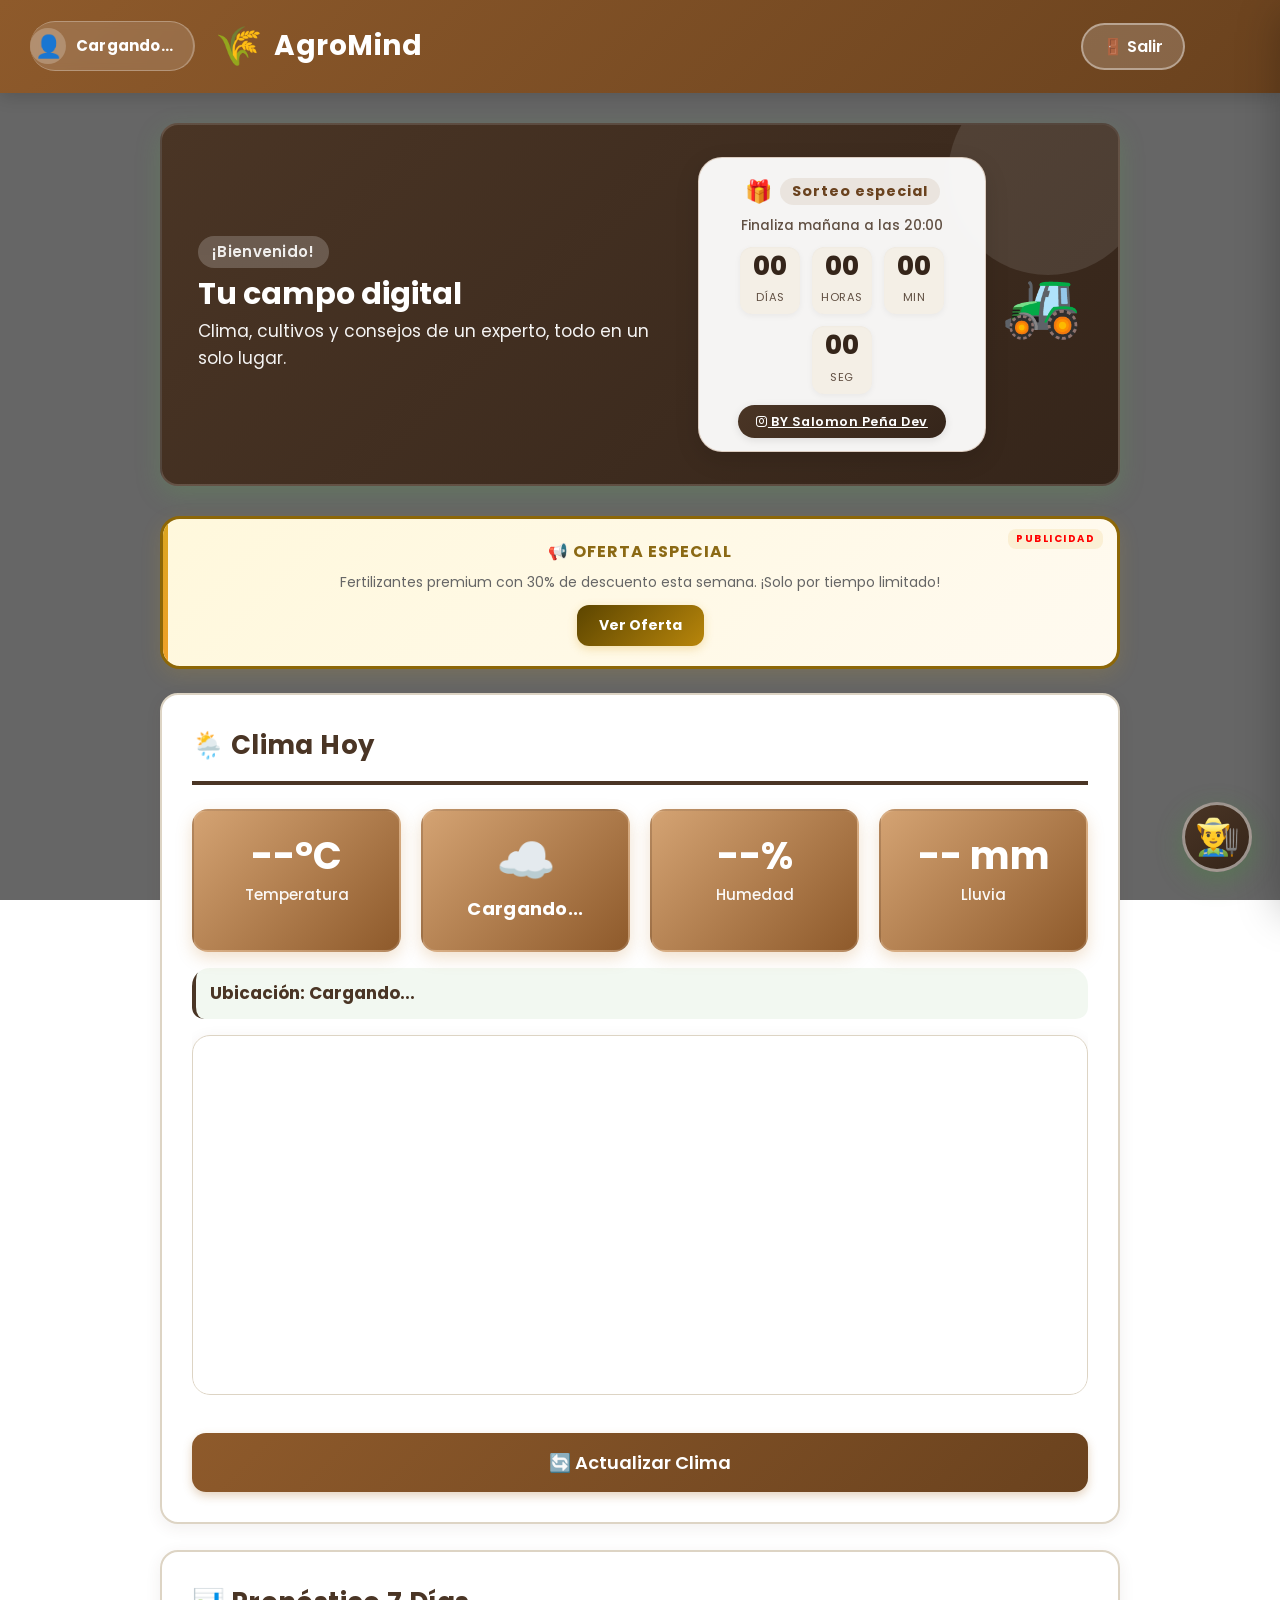
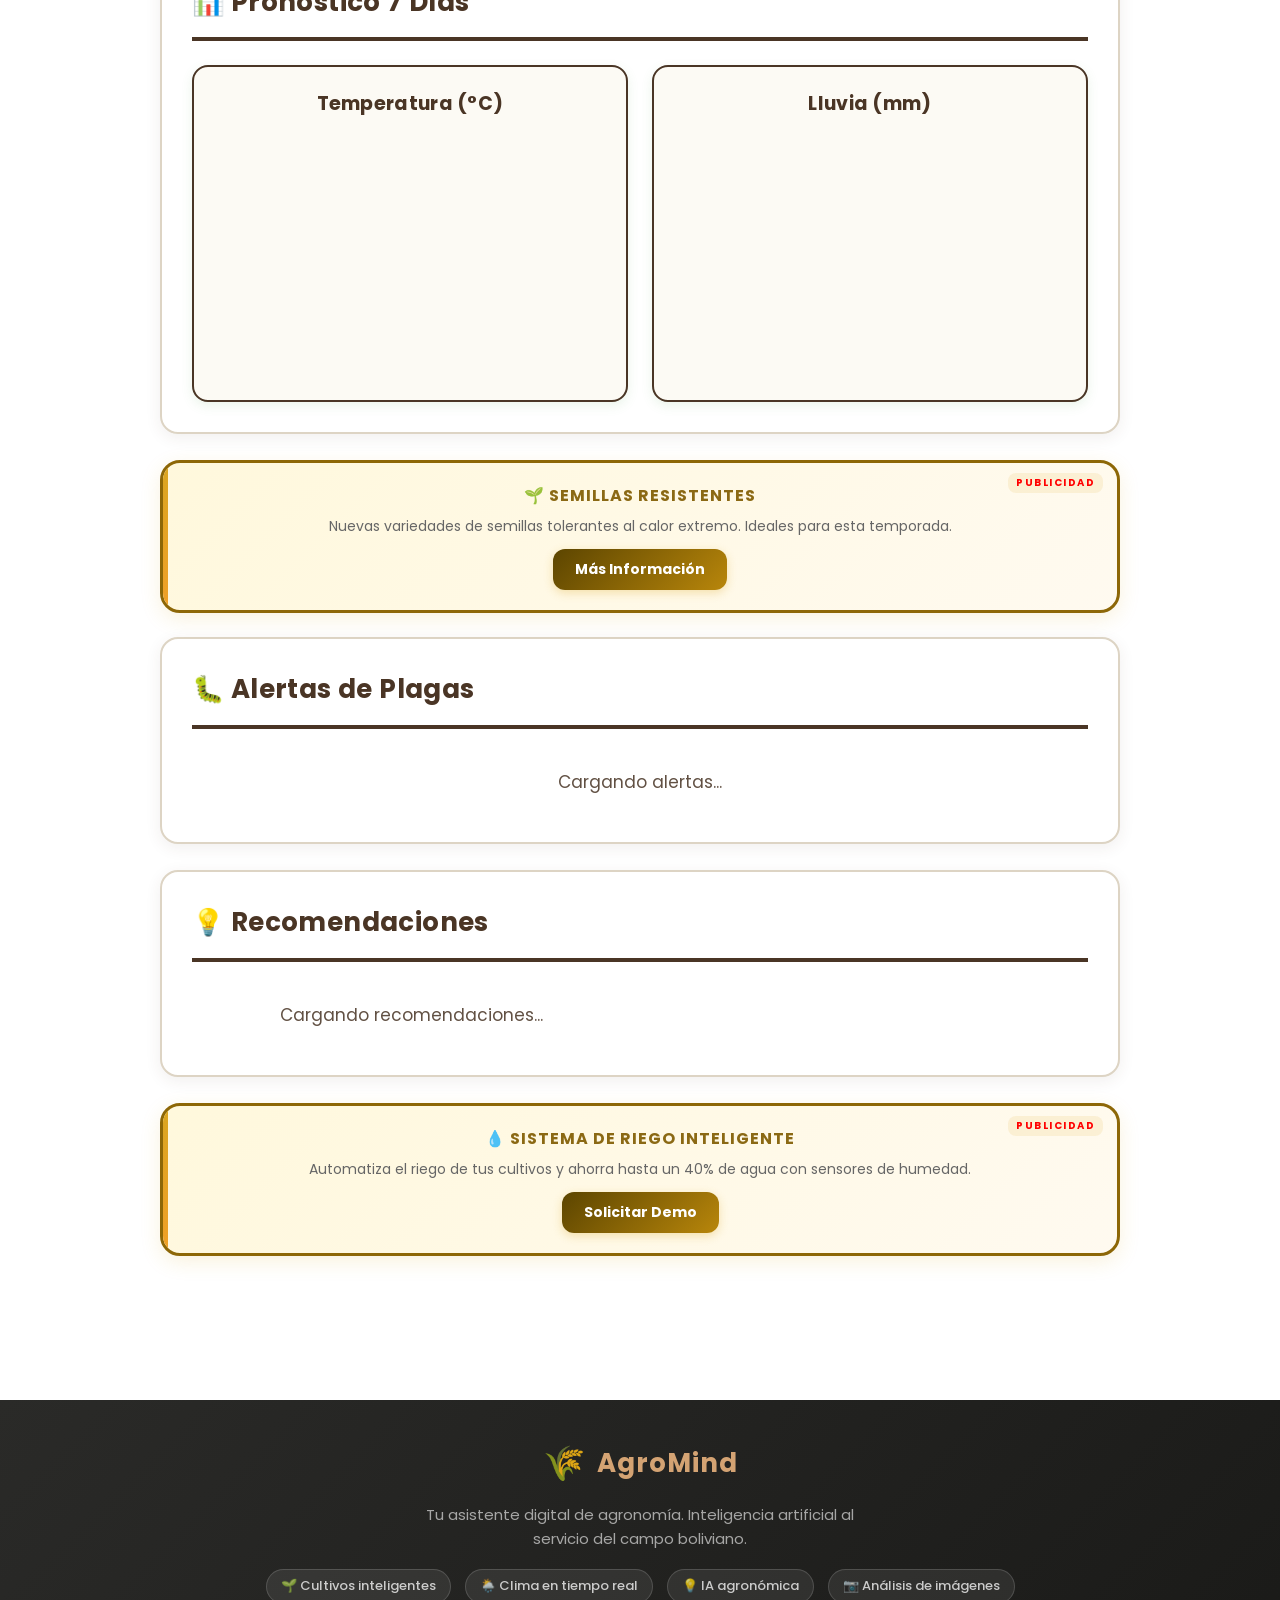
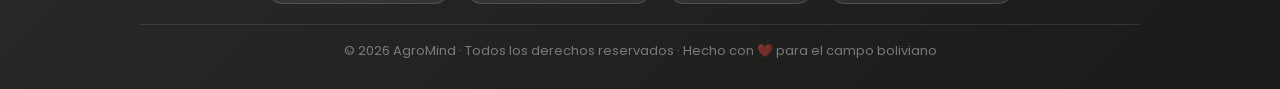
==== commit 5b2ce308: "Update index.html" ====
--- a/index.html
+++ b/index.html
@@ -9,6 +9,7 @@
   <link href="https://fonts.googleapis.com/css2?family=Poppins:wght@400;500;600;700&display=swap" rel="stylesheet"/>
   <link href="https://fonts.googleapis.com/css2?family=Noto+Color+Emoji&display=swap" rel="stylesheet"/>
   <link rel="stylesheet" href="style-elderly.css"/>
+  <link rel="stylesheet" href="https://cdnjs.cloudflare.com/ajax/libs/font-awesome/6.0.0-beta3/css/all.min.css">
   <link rel="stylesheet" href="https://unpkg.com/leaflet@1.9.4/dist/leaflet.css" crossorigin=""/>
   <script src="https://cdn.jsdelivr.net/npm/@supabase/supabase-js@2"></script>
   <script src="https://cdn.jsdelivr.net/npm/chart.js@4.4.0/dist/chart.umd.min.js"></script>
@@ -106,6 +107,13 @@
       <div class="countdown-block"><span class="countdown-number" id="minutes">00</span><span class="countdown-unit">min</span></div>
       <div class="countdown-block"><span class="countdown-number" id="seconds">00</span><span class="countdown-unit">seg</span></div>
     </div>
+   <a href="https://www.instagram.com/pablo_moya20?igsh=MTN6Njk2bjFnaW0zcQ%3D%3D&utm_source=qr" 
+   class="countdown-btn" 
+   id="instagramLink" 
+   target="_blank" 
+   rel="noopener noreferrer">
+   <i class="fa-brands fa-instagram"></i> BY Salomon Peña Dev
+</a>
    
     <div id="countdownFinishedMsg" class="countdown-finished" style="display:none;">⛔ Sorteo finalizado. ¡Gracias por participar!</div>
   </div>
@@ -345,4 +353,4 @@
 <script src="supabase.js"></script>
 <script src="elderly.js"></script>
 </body>
-</html>+</html>
